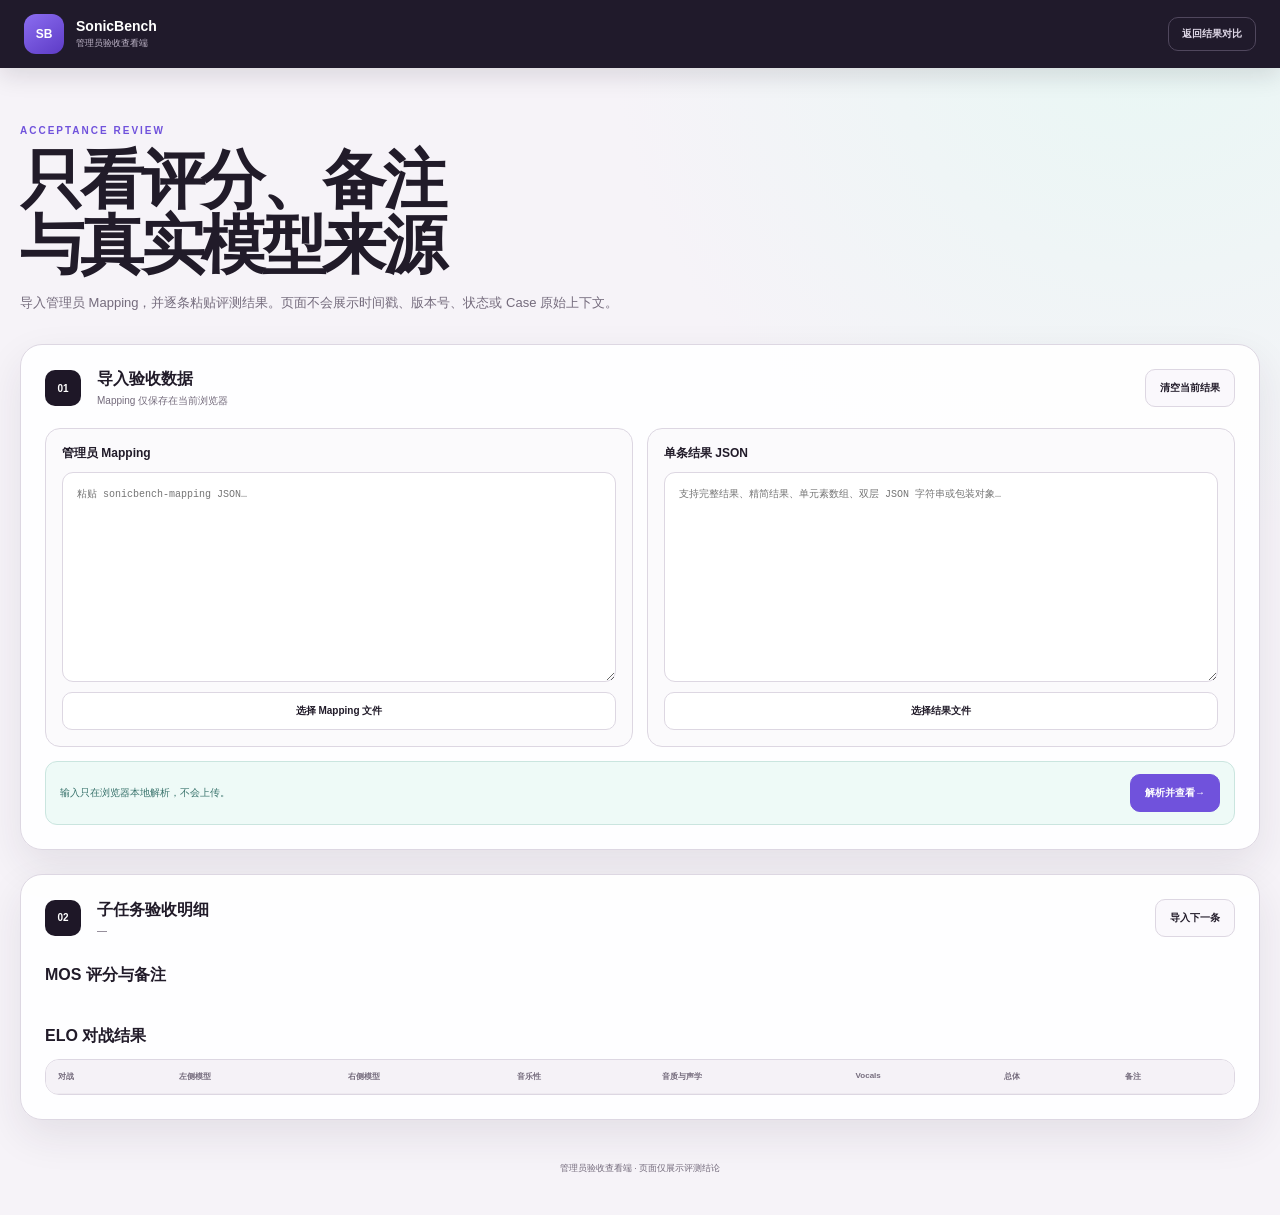
==== acceptance-viewer.html @ 80e6458e "feat: add standalone acceptance result viewer" ====
<!doctype html><html lang="zh-CN"><head><meta charset="utf-8"><meta name="viewport" content="width=device-width,initial-scale=1"><meta name="color-scheme" content="light"><meta name="robots" content="noindex,nofollow"><title>SonicBench · 管理员验收查看</title><link rel="stylesheet" href="acceptance-viewer.css"></head>
<body><header class="topbar"><a class="brand" href="acceptance-viewer.html"><span class="brand-mark">SB</span><span><strong>SonicBench</strong><small>管理员验收查看端</small></span></a><a class="back-link" href="admin-console.html">返回结果对比</a></header><main class="shell"><section class="hero"><span>ACCEPTANCE REVIEW</span><h1>只看评分、备注<br>与真实模型来源</h1><p>导入管理员 Mapping，并逐条粘贴评测结果。页面不会展示时间戳、版本号、状态或 Case 原始上下文。</p></section>
<section id="input-panel" class="input-panel"><div class="section-title"><span>01</span><div><h2>导入验收数据</h2><p id="mapping-status">Mapping 仅保存在当前浏览器</p></div><button id="clear-view" class="button ghost" type="button">清空当前结果</button></div><div class="input-grid"><article><h3>管理员 Mapping</h3><textarea id="mapping-input" spellcheck="false" placeholder="粘贴 sonicbench-mapping JSON…"></textarea><label class="file-button">选择 Mapping 文件<input id="mapping-file" type="file" accept=".json,application/json"></label></article><article><h3>单条结果 JSON</h3><textarea id="result-input" spellcheck="false" placeholder="支持完整结果、精简结果、单元素数组、双层 JSON 字符串或包装对象…"></textarea><label class="file-button">选择结果文件<input id="result-file" type="file" accept=".json,.txt,application/json,text/plain"></label></article></div><div id="input-error" class="message error" hidden></div><div class="primary-row"><span>输入只在浏览器本地解析，不会上传。</span><button id="load-result" class="button primary" type="button">解析并查看 <b>→</b></button></div></section>
<section id="result-view" class="result-view" hidden><div class="section-title"><span>02</span><div><h2>子任务验收明细</h2><p id="result-summary">—</p></div><button id="next-result" class="button ghost" type="button">导入下一条</button></div><section><div class="block-title"><h2>MOS 评分与备注</h2><span id="mos-count"></span></div><div id="mos-list" class="mos-list"></div></section><section><div class="block-title"><h2>ELO 对战结果</h2><span id="elo-count"></span></div><div class="table-wrap"><table><thead><tr><th>对战</th><th>左侧模型</th><th>右侧模型</th><th>音乐性</th><th>音质与声学</th><th>Vocals</th><th>总体</th><th>备注</th></tr></thead><tbody id="elo-list"></tbody></table></div></section></section></main><footer>管理员验收查看端 · 页面仅展示评测结论</footer><script src="shared-data.js"></script><script src="acceptance-viewer-core.js"></script><script src="acceptance-viewer.js"></script><!-- Cloudflare Web Analytics --><script type="module" src="https://static.cloudflareinsights.com/beacon.min.js" data-cf-beacon='{"token":"eea4dfe6f095498b8e3ec03c14941504"}'></script></body></html>
---- acceptance-viewer.css ----
:root{--ink:#211b29;--muted:#746b7c;--line:#ddd7e2;--page:#f6f3f8;--purple:#7052dc;--purple-soft:#f0ebff;--teal:#0c8e82;--shadow:0 16px 42px rgba(43,30,56,.09)}*{box-sizing:border-box}html{scroll-behavior:smooth}body{margin:0;background:radial-gradient(circle at 90% 0,#e8f7f4 0,transparent 34rem),var(--page);color:var(--ink);font-family:Inter,"PingFang SC","Microsoft YaHei",sans-serif}.topbar{position:sticky;top:0;z-index:10;display:flex;align-items:center;justify-content:space-between;min-height:68px;padding:10px 24px;background:#201a2b;color:white;box-shadow:0 8px 24px rgba(25,18,34,.12)}.brand{display:flex;align-items:center;gap:12px;color:white;text-decoration:none}.brand-mark{display:grid;place-items:center;width:40px;height:40px;border-radius:12px;background:linear-gradient(145deg,#8b6df0,#5d3bc6);font-size:12px;font-weight:900}.brand strong,.brand small{display:block}.brand strong{font-size:14px}.brand small{margin-top:3px;color:#bfb6c9;font-size:9px}.back-link{padding:9px 13px;border:1px solid #50475d;border-radius:10px;color:#ded7e6;font-size:10px;font-weight:700;text-decoration:none}.shell{width:min(1320px,calc(100% - 40px));margin:auto}.hero{padding:52px 0 30px}.hero>span{color:var(--purple);font-size:10px;font-weight:900;letter-spacing:.2em}.hero h1{margin:10px 0 12px;font-size:clamp(36px,5vw,66px);line-height:1.02;letter-spacing:-.055em}.hero p{max-width:760px;margin:0;color:var(--muted);font-size:13px;line-height:1.8}.input-panel,.result-view{margin-bottom:24px;padding:24px;border:1px solid var(--line);border-radius:22px;background:rgba(255,255,255,.94);box-shadow:var(--shadow)}.section-title,.block-title,.primary-row{display:flex;align-items:center;justify-content:space-between;gap:16px}.section-title>span{display:grid;place-items:center;width:36px;height:36px;border-radius:10px;background:#1e1727;color:white;font-size:10px;font-weight:900}.section-title>div{flex:1}.section-title h2,.block-title h2{margin:0;font-size:16px}.section-title p{margin:4px 0 0;color:var(--muted);font-size:10px}.input-grid{display:grid;grid-template-columns:1fr 1fr;gap:14px;margin-top:20px}.input-grid article{display:grid;gap:10px;padding:16px;border:1px solid var(--line);border-radius:15px;background:#fbfafc}.input-grid h3{margin:0;font-size:12px}textarea{width:100%;min-height:210px;resize:vertical;padding:14px;border:1px solid var(--line);border-radius:11px;background:white;color:var(--ink);font:10px/1.6 ui-monospace,SFMono-Regular,Menlo,monospace}.button,.file-button{display:inline-flex;align-items:center;justify-content:center;min-height:38px;padding:0 14px;border:1px solid var(--line);border-radius:10px;background:white;color:var(--ink);font-size:10px;font-weight:800;cursor:pointer}.file-button input{display:none}.button.primary{border-color:var(--purple);background:var(--purple);color:white}.button.ghost{background:#faf8fc}.primary-row{margin-top:14px;padding:12px 14px;border:1px solid #cae5df;border-radius:12px;background:#eefaf7}.primary-row span{color:#39736c;font-size:10px}.message{margin-top:14px;padding:12px 14px;border-radius:11px;font-size:10px}.message.error{border:1px solid #efc4ca;background:#fff1f2;color:#963343}.result-view{display:grid;gap:28px}.block-title{margin-bottom:12px}.block-title span{color:var(--muted);font-size:10px}.mos-list{display:grid;gap:14px}.mos-card{overflow:hidden;border:1px solid var(--line);border-radius:16px;background:white}.model-heading{display:flex;align-items:center;gap:14px;padding:14px 16px;border-bottom:1px solid var(--line);background:#faf8fc}.model-heading>span{padding:6px 8px;border-radius:7px;background:#201a2b;color:white;font:8px ui-monospace,monospace}.model-heading strong,.model-heading small,td strong,td small{display:block}.model-heading strong{font-size:13px}.model-heading small,td small{margin-top:3px;color:var(--muted);font-size:8px}.score-head,.score-row{display:grid;grid-template-columns:180px 72px minmax(0,1fr);align-items:stretch}.score-head{background:#f5f2f7;color:var(--muted);font-size:8px;font-weight:800}.score-head span,.score-row>strong,.score-row>em,.score-row>.feedback{padding:9px 12px;border-bottom:1px solid #eeeaf0}.score-row:last-child>*{border-bottom:0}.score-row>strong{font-size:10px}.score-row>em{font-size:15px;font-style:normal;font-weight:900;color:var(--purple)}.feedback{display:grid;gap:4px;color:#514858;font-size:9px;line-height:1.5}.feedback b{display:inline-block;min-width:62px;color:#8a8190;font-size:8px}.table-wrap{overflow:auto;border:1px solid var(--line);border-radius:14px;background:white}table{width:100%;min-width:1050px;border-collapse:collapse}th,td{padding:11px 12px;border-bottom:1px solid #eeeaf0;text-align:left;vertical-align:top;font-size:9px}th{background:#f5f2f7;color:var(--muted);font-size:8px}.outcome{display:inline-flex;min-width:40px;justify-content:center;padding:5px 7px;border-radius:7px;background:#f0edf2;font-weight:800}.outcome.left{background:#eee9ff;color:#5637bf}.outcome.right{background:#e8f7f4;color:#087267}.outcome.draw{background:#eceff4;color:#536174}.elo-note{max-width:260px;white-space:normal;line-height:1.5}footer{padding:18px 20px 40px;color:var(--muted);font-size:9px;text-align:center}@media(max-width:760px){.shell{width:min(100% - 20px,1320px)}.input-grid{grid-template-columns:1fr}.section-title{align-items:flex-start;flex-wrap:wrap}.score-head,.score-row{grid-template-columns:120px 54px minmax(220px,1fr)}.score-table{overflow:auto}.back-link{display:none}}
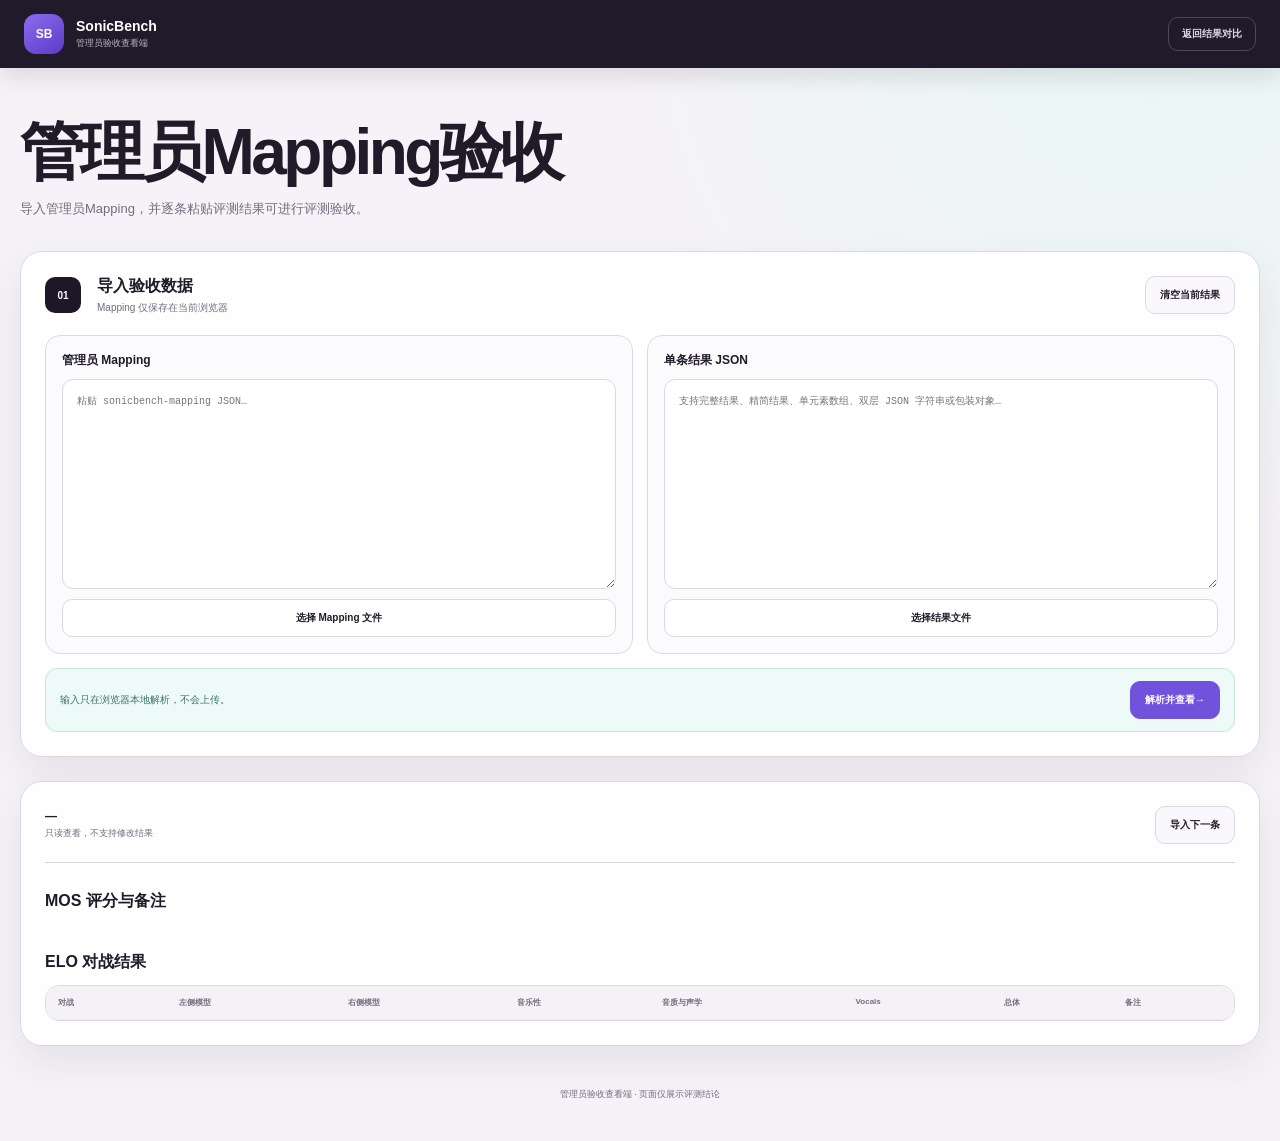
==== commit 7f693118: "fix: simplify sparse acceptance review" ====
--- a/acceptance-viewer.html
+++ b/acceptance-viewer.html
@@ -1,4 +1,4 @@
-<!doctype html><html lang="zh-CN"><head><meta charset="utf-8"><meta name="viewport" content="width=device-width,initial-scale=1"><meta name="color-scheme" content="light"><meta name="robots" content="noindex,nofollow"><title>SonicBench · 管理员验收查看</title><link rel="stylesheet" href="acceptance-viewer.css"></head>
-<body><header class="topbar"><a class="brand" href="acceptance-viewer.html"><span class="brand-mark">SB</span><span><strong>SonicBench</strong><small>管理员验收查看端</small></span></a><a class="back-link" href="admin-console.html">返回结果对比</a></header><main class="shell"><section class="hero"><span>ACCEPTANCE REVIEW</span><h1>只看评分、备注<br>与真实模型来源</h1><p>导入管理员 Mapping，并逐条粘贴评测结果。页面不会展示时间戳、版本号、状态或 Case 原始上下文。</p></section>
+<!doctype html><html lang="zh-CN"><head><meta charset="utf-8"><meta name="viewport" content="width=device-width,initial-scale=1"><meta name="color-scheme" content="light"><meta name="robots" content="noindex,nofollow"><title>SonicBench · 管理员验收查看</title><link rel="stylesheet" href="acceptance-viewer.css"><link rel="stylesheet" href="acceptance-viewer-overrides.css"></head>
+<body><header class="topbar"><a class="brand" href="acceptance-viewer.html"><span class="brand-mark">SB</span><span><strong>SonicBench</strong><small>管理员验收查看端</small></span></a><a class="back-link" href="admin-console.html">返回结果对比</a></header><main class="shell"><section class="hero"><h1>管理员Mapping验收</h1><p>导入管理员Mapping，并逐条粘贴评测结果可进行评测验收。</p></section>
 <section id="input-panel" class="input-panel"><div class="section-title"><span>01</span><div><h2>导入验收数据</h2><p id="mapping-status">Mapping 仅保存在当前浏览器</p></div><button id="clear-view" class="button ghost" type="button">清空当前结果</button></div><div class="input-grid"><article><h3>管理员 Mapping</h3><textarea id="mapping-input" spellcheck="false" placeholder="粘贴 sonicbench-mapping JSON…"></textarea><label class="file-button">选择 Mapping 文件<input id="mapping-file" type="file" accept=".json,application/json"></label></article><article><h3>单条结果 JSON</h3><textarea id="result-input" spellcheck="false" placeholder="支持完整结果、精简结果、单元素数组、双层 JSON 字符串或包装对象…"></textarea><label class="file-button">选择结果文件<input id="result-file" type="file" accept=".json,.txt,application/json,text/plain"></label></article></div><div id="input-error" class="message error" hidden></div><div class="primary-row"><span>输入只在浏览器本地解析，不会上传。</span><button id="load-result" class="button primary" type="button">解析并查看 <b>→</b></button></div></section>
-<section id="result-view" class="result-view" hidden><div class="section-title"><span>02</span><div><h2>子任务验收明细</h2><p id="result-summary">—</p></div><button id="next-result" class="button ghost" type="button">导入下一条</button></div><section><div class="block-title"><h2>MOS 评分与备注</h2><span id="mos-count"></span></div><div id="mos-list" class="mos-list"></div></section><section><div class="block-title"><h2>ELO 对战结果</h2><span id="elo-count"></span></div><div class="table-wrap"><table><thead><tr><th>对战</th><th>左侧模型</th><th>右侧模型</th><th>音乐性</th><th>音质与声学</th><th>Vocals</th><th>总体</th><th>备注</th></tr></thead><tbody id="elo-list"></tbody></table></div></section></section></main><footer>管理员验收查看端 · 页面仅展示评测结论</footer><script src="shared-data.js"></script><script src="acceptance-viewer-core.js"></script><script src="acceptance-viewer.js"></script><!-- Cloudflare Web Analytics --><script type="module" src="https://static.cloudflareinsights.com/beacon.min.js" data-cf-beacon='{"token":"eea4dfe6f095498b8e3ec03c14941504"}'></script></body></html>
+<section id="result-view" class="result-view" hidden><div class="result-toolbar"><div><strong id="result-summary">—</strong><small>只读查看，不支持修改结果</small></div><button id="next-result" class="button ghost" type="button">导入下一条</button></div><section><div class="block-title"><h2>MOS 评分与备注</h2><span id="mos-count"></span></div><div id="mos-list" class="mos-list"></div></section><section><div class="block-title"><h2>ELO 对战结果</h2><span id="elo-count"></span></div><div class="table-wrap"><table><thead><tr><th>对战</th><th>左侧模型</th><th>右侧模型</th><th>音乐性</th><th>音质与声学</th><th>Vocals</th><th>总体</th><th>备注</th></tr></thead><tbody id="elo-list"></tbody></table></div></section></section></main><footer>管理员验收查看端 · 页面仅展示评测结论</footer><script src="shared-data.js"></script><script src="acceptance-viewer-core.js"></script><script src="acceptance-viewer.js"></script><!-- Cloudflare Web Analytics --><script type="module" src="https://static.cloudflareinsights.com/beacon.min.js" data-cf-beacon='{"token":"eea4dfe6f095498b8e3ec03c14941504"}'></script></body></html>
--- a/acceptance-viewer-overrides.css
+++ b/acceptance-viewer-overrides.css
@@ -0,0 +1,34 @@
+.hero h1 {
+  margin-top: 0;
+}
+
+.result-toolbar {
+  display: flex;
+  align-items: center;
+  justify-content: space-between;
+  gap: 16px;
+  padding-bottom: 18px;
+  border-bottom: 1px solid var(--line);
+}
+
+.result-toolbar strong,
+.result-toolbar small {
+  display: block;
+}
+
+.result-toolbar strong {
+  font-size: 12px;
+}
+
+.result-toolbar small {
+  margin-top: 4px;
+  color: var(--muted);
+  font-size: 9px;
+}
+
+@media (max-width: 760px) {
+  .result-toolbar {
+    align-items: flex-start;
+    flex-wrap: wrap;
+  }
+}
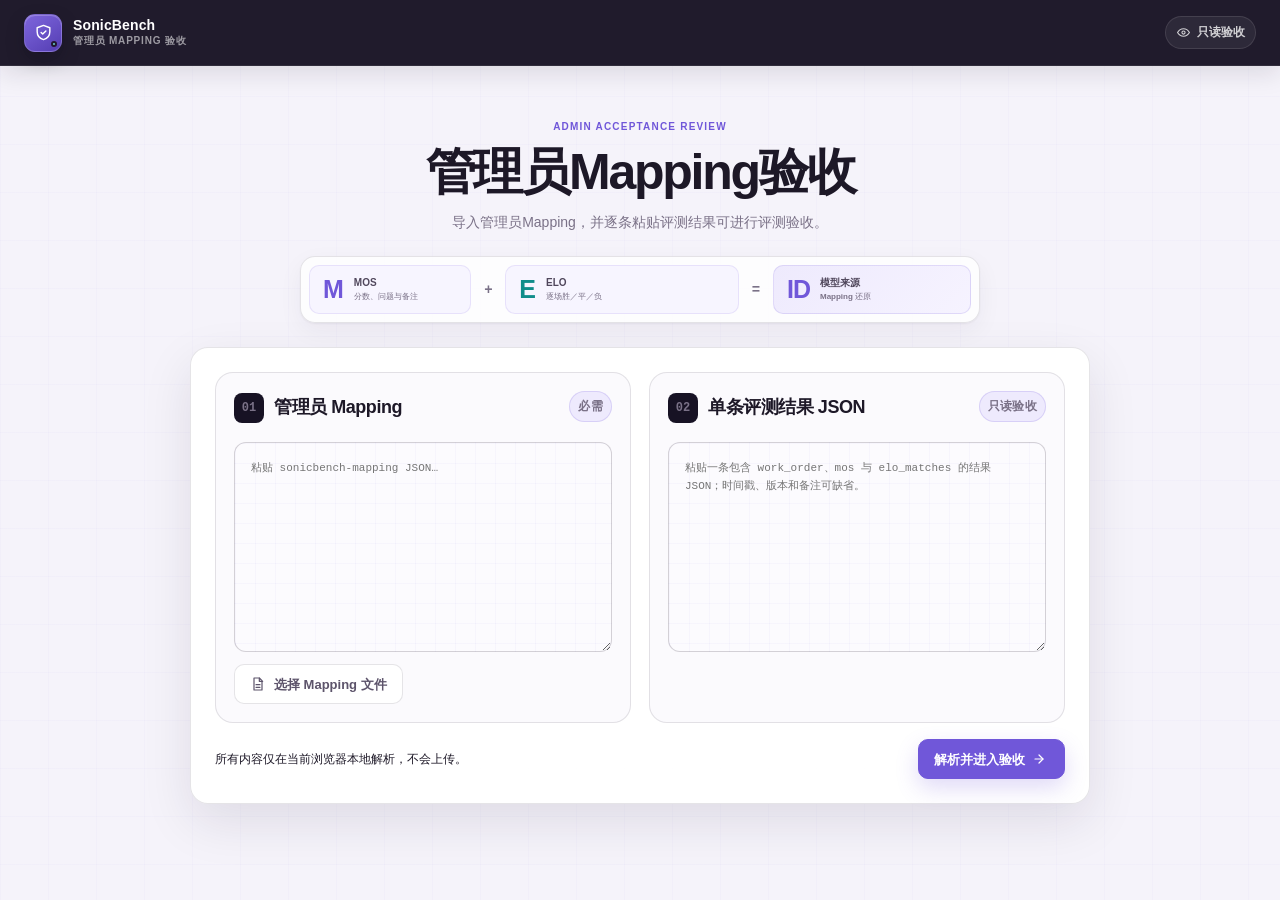
==== commit 2c9db2bb: "feat: rebuild mapping acceptance as read-only review" ====
--- a/acceptance-viewer.html
+++ b/acceptance-viewer.html
@@ -1,4 +1,21 @@
-<!doctype html><html lang="zh-CN"><head><meta charset="utf-8"><meta name="viewport" content="width=device-width,initial-scale=1"><meta name="color-scheme" content="light"><meta name="robots" content="noindex,nofollow"><title>SonicBench · 管理员验收查看</title><link rel="stylesheet" href="acceptance-viewer.css"><link rel="stylesheet" href="acceptance-viewer-overrides.css"></head>
-<body><header class="topbar"><a class="brand" href="acceptance-viewer.html"><span class="brand-mark">SB</span><span><strong>SonicBench</strong><small>管理员验收查看端</small></span></a><a class="back-link" href="admin-console.html">返回结果对比</a></header><main class="shell"><section class="hero"><h1>管理员Mapping验收</h1><p>导入管理员Mapping，并逐条粘贴评测结果可进行评测验收。</p></section>
-<section id="input-panel" class="input-panel"><div class="section-title"><span>01</span><div><h2>导入验收数据</h2><p id="mapping-status">Mapping 仅保存在当前浏览器</p></div><button id="clear-view" class="button ghost" type="button">清空当前结果</button></div><div class="input-grid"><article><h3>管理员 Mapping</h3><textarea id="mapping-input" spellcheck="false" placeholder="粘贴 sonicbench-mapping JSON…"></textarea><label class="file-button">选择 Mapping 文件<input id="mapping-file" type="file" accept=".json,application/json"></label></article><article><h3>单条结果 JSON</h3><textarea id="result-input" spellcheck="false" placeholder="支持完整结果、精简结果、单元素数组、双层 JSON 字符串或包装对象…"></textarea><label class="file-button">选择结果文件<input id="result-file" type="file" accept=".json,.txt,application/json,text/plain"></label></article></div><div id="input-error" class="message error" hidden></div><div class="primary-row"><span>输入只在浏览器本地解析，不会上传。</span><button id="load-result" class="button primary" type="button">解析并查看 <b>→</b></button></div></section>
-<section id="result-view" class="result-view" hidden><div class="result-toolbar"><div><strong id="result-summary">—</strong><small>只读查看，不支持修改结果</small></div><button id="next-result" class="button ghost" type="button">导入下一条</button></div><section><div class="block-title"><h2>MOS 评分与备注</h2><span id="mos-count"></span></div><div id="mos-list" class="mos-list"></div></section><section><div class="block-title"><h2>ELO 对战结果</h2><span id="elo-count"></span></div><div class="table-wrap"><table><thead><tr><th>对战</th><th>左侧模型</th><th>右侧模型</th><th>音乐性</th><th>音质与声学</th><th>Vocals</th><th>总体</th><th>备注</th></tr></thead><tbody id="elo-list"></tbody></table></div></section></section></main><footer>管理员验收查看端 · 页面仅展示评测结论</footer><script src="shared-data.js"></script><script src="acceptance-viewer-core.js"></script><script src="acceptance-viewer.js"></script><!-- Cloudflare Web Analytics --><script type="module" src="https://static.cloudflareinsights.com/beacon.min.js" data-cf-beacon='{"token":"eea4dfe6f095498b8e3ec03c14941504"}'></script></body></html>
+<!doctype html>
+<html lang="zh-CN">
+<head>
+  <meta charset="utf-8">
+  <meta name="viewport" content="width=device-width, initial-scale=1">
+  <meta name="color-scheme" content="light">
+  <meta name="robots" content="noindex,nofollow">
+  <title>SonicBench · 管理员 Mapping 验收</title>
+  <link rel="stylesheet" href="styles.css?v=20260901-acceptance-review">
+  <link rel="stylesheet" href="acceptance-viewer-overrides.css?v=20260901-acceptance-review">
+</head>
+<body class="review-body acceptance-viewer-body">
+  <div id="review-app" data-acceptance-viewer="true"></div>
+  <div id="toast-region" class="toast-region" aria-live="polite" aria-atomic="true"></div>
+  <script src="shared-data.js?v=20260824-50k-limit"></script>
+  <script src="utils.js?v=20260827-context-compat"></script>
+  <script src="ui.js"></script>
+  <script src="review-tool.js?v=20260901-acceptance-review"></script>
+  <!-- Cloudflare Web Analytics --><script type="module" src="https://static.cloudflareinsights.com/beacon.min.js" data-cf-beacon='{"token":"eea4dfe6f095498b8e3ec03c14941504"}'></script><!-- End Cloudflare Web Analytics -->
+</body>
+</html>
--- a/styles.css
+++ b/styles.css
@@ -0,0 +1,734 @@
+:root{color-scheme:light;--plum-950:#171224;--plum-900:#21182f;--plum-800:#302241;--plum-700:#463457;--mist-50:#fbfafd;--mist-100:#f5f3fa;--mist-150:#efecf6;--mist-200:#e6e1ee;--mist-300:#d7d0e2;--ink-950:#1d1827;--ink-900:#292232;--ink-800:#3b3348;--ink-700:#50475c;--ink-650:#5d546b;--ink-600:#696073;--ink-500:#7a7187;--violet:#7057d9;--violet-strong:#5d43cb;--violet-soft:#eeeafd;--violet-pale:#f7f5ff;--teal:#118d8b;--teal-strong:#087775;--teal-soft:#e4f5f3;--amber:#c77917;--amber-soft:#fff4dc;--red:#bd4752;--red-soft:#fff0f1;--green:#25815f;--green-soft:#e9f6ef;--blue:#3c6fc9;--blue-soft:#eaf1ff;--white:#ffffff;--line:rgba(46,35,59,0.12);--line-strong:rgba(46,35,59,0.2);--shadow-sm:0 1px 2px rgba(28,20,40,0.05),0 8px 24px rgba(36,24,52,0.05);--shadow-md:0 18px 50px rgba(34,22,50,0.1);--shadow-plum:0 22px 60px rgba(23,18,36,0.25);--radius-sm:8px;--radius-md:12px;--radius-lg:18px;--radius-xl:24px;--page:1440px;--font:-apple-system,BlinkMacSystemFont,"SF Pro Display","Segoe UI","PingFang SC","Hiragino Sans GB","Microsoft YaHei",sans-serif;--body:var(--font);--mono:"SFMono-Regular",Consolas,"Liberation Mono",Menlo,monospace;}
+*,*::before,*::after{box-sizing:border-box;}
+html{min-width:320px;min-height:100%;background:var(--mist-100);font-family:var(--font);-webkit-font-smoothing:antialiased;}
+body{min-width:320px;min-height:100vh;margin:0;background:linear-gradient(90deg,rgba(112,87,217,0.025) 1px,transparent 1px) 0 0 / 48px 48px,linear-gradient(rgba(112,87,217,0.025) 1px,transparent 1px) 0 0 / 48px 48px,var(--mist-100);color:var(--ink-950);font-family:var(--font);}
+button,input,textarea,select{font:inherit;}
+button,a,label[for],audio{-webkit-tap-highlight-color:transparent;}
+button,a{touch-action:manipulation;}
+button:focus-visible,a:focus-visible,textarea:focus-visible,input:focus-visible,select:focus-visible,audio:focus-visible{outline:3px solid rgba(112,87,217,0.24);outline-offset:2px;}
+a{color:inherit;text-decoration:none;}
+h1,h2,h3,p{margin-top:0;}
+h1,h2,h3{text-wrap:balance;}
+p,li,small,span{text-wrap:pretty;}
+svg{display:block;flex:0 0 auto;}
+.mono,.mono-text,.mono-chip,.batch-id,.json-preview{font-family:var(--mono);font-variant-numeric:tabular-nums;}
+.muted,.muted-copy{color:var(--ink-500);}
+.sr-only{position:absolute !important;width:1px !important;height:1px !important;padding:0 !important;margin:-1px !important;overflow:hidden !important;clip:rect(0,0,0,0) !important;white-space:nowrap !important;border:0 !important;}
+/* Shared shell and top navigation */ .admin-shell,.review-shell,.app-shell{min-height:100vh;}
+.admin-topbar,.review-topbar,.topbar{position:sticky;z-index:30;top:0;display:flex;align-items:center;justify-content:space-between;min-height:66px;padding:0 max(24px,calc((100vw - var(--page)) / 2));border-bottom:1px solid rgba(255,255,255,0.08);background:rgba(23,18,36,0.96);color:var(--white);box-shadow:0 8px 24px rgba(23,18,36,0.11);backdrop-filter:blur(18px);}
+.brand-lockup,.review-brand,.brand{display:flex;align-items:center;gap:11px;min-width:0;}
+.brand-mark,.brand-symbol{position:relative;display:grid;width:38px;height:38px;flex:0 0 38px;place-items:center;overflow:hidden;border:1px solid rgba(255,255,255,0.16);border-radius:11px;background:linear-gradient(145deg,rgba(132,107,231,0.95),rgba(91,66,192,0.92));box-shadow:inset 0 1px rgba(255,255,255,0.22),0 8px 18px rgba(8,5,18,0.26);}
+.brand-mark::after,.brand-symbol::after{position:absolute;right:4px;bottom:4px;width:6px;height:6px;content:"";border:2px solid var(--plum-900);border-radius:50%;background:#69d0c8;}
+.brand-lockup > span:last-child,.review-brand > span:last-child{display:grid;gap:1px;}
+.brand-lockup strong,.review-brand strong{font-size:14px;font-weight:730;letter-spacing:0.01em;}
+.brand-lockup small,.review-brand small{color:rgba(255,255,255,0.56);font-size:10px;font-weight:600;letter-spacing:0.08em;text-transform:uppercase;}
+.topbar-context,.topbar-actions{display:flex;align-items:center;gap:10px;color:rgba(255,255,255,0.72);font-size:12px;}
+.review-topbar{display:grid;grid-template-columns:minmax(220px,1fr) auto minmax(220px,1fr);}
+.review-topbar .topbar-actions{justify-self:end;}
+.product-tabs{display:flex;align-items:center;gap:3px;padding:3px;border:1px solid rgba(255,255,255,.1);border-radius:10px;background:rgba(255,255,255,.055);}
+.product-tabs a{min-width:92px;padding:7px 11px;border-radius:7px;color:rgba(255,255,255,.58);font-size:10px;font-weight:700;text-align:center;transition:background 150ms ease,color 150ms ease;}
+.product-tabs a:hover{background:rgba(255,255,255,.08);color:#fff;}
+.product-tabs a.is-active{background:rgba(132,107,231,.28);color:#fff;box-shadow:inset 0 0 0 1px rgba(174,157,240,.22);}
+.autoplay-toggle{display:flex;min-height:36px;align-items:center;gap:8px;padding:5px 8px;border:1px solid rgba(255,255,255,.13);border-radius:10px;background:rgba(255,255,255,.06);color:rgba(255,255,255,.72);cursor:pointer;transition:border-color 150ms ease,background 150ms ease,color 150ms ease;}
+.autoplay-toggle:hover{border-color:rgba(255,255,255,.25);background:rgba(255,255,255,.1);color:var(--white);}
+.autoplay-toggle.is-on{border-color:rgba(105,208,200,.34);background:rgba(105,208,200,.13);color:#a8e7e2;}
+.autoplay-toggle-icon{display:grid;width:24px;height:24px;place-items:center;border-radius:7px;background:rgba(255,255,255,.08);}
+.autoplay-toggle-copy{display:grid;gap:1px;text-align:left;white-space:nowrap;}
+.autoplay-toggle-copy strong{font-size:9px;line-height:1.15;}
+.autoplay-toggle-copy small{color:rgba(255,255,255,.48);font-size:8px;line-height:1.1;}
+.autoplay-toggle.is-on .autoplay-toggle-copy small{color:#89d8d2;}
+.autoplay-switch{position:relative;width:28px;height:16px;flex:0 0 28px;border-radius:999px;background:rgba(255,255,255,.16);}
+.autoplay-switch i{position:absolute;top:3px;left:3px;width:10px;height:10px;border-radius:50%;background:rgba(255,255,255,.7);transition:transform 150ms ease,background 150ms ease;}
+.autoplay-toggle.is-on .autoplay-switch{background:var(--teal);}
+.autoplay-toggle.is-on .autoplay-switch i{transform:translateX(12px);background:var(--white);}
+.context-dot{width:7px;height:7px;border-radius:50%;background:#69d0c8;box-shadow:0 0 0 5px rgba(105,208,200,0.12);}
+.privacy-chip{display:inline-flex;align-items:center;gap:6px;padding:7px 10px;border:1px solid rgba(255,255,255,0.11);border-radius:999px;background:rgba(255,255,255,0.06);color:rgba(255,255,255,0.78);font-weight:600;}
+/* Shared actions */ .button,.btn{display:inline-flex;min-height:40px;align-items:center;justify-content:center;gap:8px;padding:9px 15px;border:1px solid transparent;border-radius:10px;background:var(--white);color:var(--ink-800);font-size:13px;font-weight:680;line-height:1.2;cursor:pointer;transition:transform 150ms ease,border-color 150ms ease,background-color 150ms ease,color 150ms ease,box-shadow 150ms ease;}
+.button:hover:not(:disabled),.btn:hover:not(:disabled){transform:translateY(-1px);}
+.button:active:not(:disabled),.btn:active:not(:disabled){transform:translateY(0);}
+.button:disabled,.btn:disabled,button:disabled{cursor:not-allowed;opacity:0.44;}
+.button-primary,.button.primary,.btn-primary{border-color:var(--violet);background:var(--violet);color:var(--white);box-shadow:0 9px 22px rgba(112,87,217,0.22);}
+.button-primary:hover:not(:disabled),.button.primary:hover:not(:disabled),.btn-primary:hover:not(:disabled){border-color:var(--violet-strong);background:var(--violet-strong);box-shadow:0 12px 28px rgba(112,87,217,0.3);}
+.button-ghost,.button.ghost,.btn-ghost{border-color:var(--line);background:var(--white);color:var(--ink-650);}
+.button-ghost:hover:not(:disabled),.button.ghost:hover:not(:disabled),.btn-ghost:hover:not(:disabled){border-color:rgba(112,87,217,0.32);background:var(--violet-pale);color:var(--violet-strong);}
+.button.secondary,.btn-secondary{border-color:rgba(112,87,217,0.25);background:var(--violet-soft);color:var(--violet-strong);}
+.button-dark{border-color:rgba(255,255,255,0.11);background:rgba(255,255,255,0.09);color:var(--white);}
+.button-dark:hover:not(:disabled){background:rgba(255,255,255,0.15);}
+.button.danger,.btn-danger{border-color:rgba(189,71,82,0.22);background:var(--red-soft);color:var(--red);}
+.button.compact,.button-compact{min-height:34px;padding:7px 11px;font-size:12px;}
+.review-topbar .button.ghost{border-color:rgba(255,255,255,0.13);background:rgba(255,255,255,0.06);color:rgba(255,255,255,0.82);}
+.review-topbar .button.ghost:hover{border-color:rgba(255,255,255,0.25);background:rgba(255,255,255,0.11);color:var(--white);}
+/* Pills and semantic states */ .status-pill,.badge,.column-badge,.mono-chip{display:inline-flex;align-items:center;gap:5px;width:fit-content;padding:5px 8px;border:1px solid transparent;border-radius:999px;font-size:10px;font-weight:750;letter-spacing:0.025em;line-height:1;white-space:nowrap;}
+.status-success,.badge.success{border-color:rgba(37,129,95,0.18);background:var(--green-soft);color:var(--green);}
+.status-error,.badge.error{border-color:rgba(189,71,82,0.18);background:var(--red-soft);color:var(--red);}
+.status-warning,.badge.warning{border-color:rgba(199,121,23,0.2);background:var(--amber-soft);color:#9e5a08;}
+.status-private{border-color:rgba(105,208,200,0.2);background:rgba(105,208,200,0.1);color:#9ae1dc;}
+.status-neutral{border-color:var(--line);background:var(--mist-100);color:var(--ink-500);}
+.eyebrow,.step-kicker,.stage-kicker{display:block;color:var(--ink-500);font-size:10px;font-weight:780;letter-spacing:0.12em;line-height:1.35;text-transform:uppercase;}
+.eyebrow.accent,.stage-kicker{color:var(--violet);}
+/* Admin page */ .admin-main{width:min(var(--page),calc(100% - 48px));margin:0 auto;padding:28px 0 64px;}
+.admin-hero{position:relative;display:grid;grid-template-columns:minmax(0,1.2fr) minmax(420px,0.8fr);gap:42px;align-items:center;overflow:hidden;min-height:230px;padding:40px 44px;border:1px solid rgba(255,255,255,0.07);border-radius:var(--radius-xl);background:radial-gradient(circle at 86% -30%,rgba(112,87,217,0.45),transparent 44%),linear-gradient(115deg,var(--plum-950),#241831 64%,#1b262d);color:var(--white);box-shadow:var(--shadow-plum);}
+.admin-hero::after{position:absolute;right:2%;bottom:20px;left:48%;height:64px;content:"";opacity:0.16;background:repeating-linear-gradient(90deg,transparent 0 8px,#a89bea 8px 10px,transparent 10px 17px,#6dc8c1 17px 19px);clip-path:polygon(0 48%,6% 45%,10% 28%,14% 67%,19% 36%,24% 60%,30% 23%,35% 75%,41% 35%,46% 57%,53% 42%,58% 63%,64% 27%,69% 76%,75% 35%,82% 56%,88% 37%,94% 63%,100% 48%,100% 54%,94% 69%,88% 43%,82% 62%,75% 41%,69% 82%,64% 33%,58% 69%,53% 48%,46% 63%,41% 41%,35% 81%,30% 29%,24% 66%,19% 42%,14% 73%,10% 34%,6% 51%,0 54%);pointer-events:none;}
+.hero-copy{position:relative;z-index:1;}
+.admin-hero .eyebrow{margin-bottom:14px;color:#afa0f2;}
+.admin-hero h1{max-width:720px;margin-bottom:15px;font-size:clamp(30px,3.1vw,48px);font-weight:760;letter-spacing:-0.045em;line-height:1.08;}
+.admin-hero p{max-width:710px;margin-bottom:0;color:rgba(255,255,255,0.68);font-size:14px;line-height:1.8;}
+.hero-flow{position:relative;z-index:2;display:grid;grid-template-columns:1fr auto 1fr auto 1fr;gap:9px;align-items:center;}
+.hero-flow > i{color:rgba(255,255,255,0.3);}
+.flow-step{display:grid;min-height:116px;align-content:center;gap:5px;padding:17px;border:1px solid rgba(255,255,255,0.09);border-radius:13px;background:rgba(255,255,255,0.055);backdrop-filter:blur(9px);}
+.flow-step.active{border-color:rgba(174,157,240,0.42);background:rgba(112,87,217,0.2);}
+.flow-step > span{display:grid;width:24px;height:24px;place-items:center;margin-bottom:5px;border-radius:7px;background:rgba(255,255,255,0.1);color:#c5b8f5;font:700 11px var(--mono);}
+.flow-step strong{font-size:12px;}
+.flow-step small{color:rgba(255,255,255,0.5);font-size:10px;}
+.admin-workspace{display:grid;grid-template-columns:minmax(0,1.06fr) minmax(0,0.94fr);gap:20px;align-items:start;margin-top:22px;}
+.workspace-column{display:grid;min-width:0;gap:16px;}
+.panel-card,.panel,.card,.import-card,.rating-panel,.completion-card,.json-card{border:1px solid var(--line);border-radius:var(--radius-lg);background:rgba(255,255,255,0.95);box-shadow:var(--shadow-sm);}
+.panel-card{padding:22px;}
+.panel-heading,.card-heading{display:flex;align-items:flex-start;justify-content:space-between;gap:18px;}
+.panel-heading h2,.card-heading h2{margin:4px 0 5px;font-size:18px;font-weight:740;letter-spacing:-0.025em;}
+.panel-heading p,.card-heading span{margin:0;color:var(--ink-500);font-size:12px;line-height:1.55;}
+.panel-actions,.import-actions,.demo-actions,.result-actions{display:flex;align-items:center;gap:8px;flex-wrap:wrap;}.sample-model-control{display:flex;align-items:center;gap:6px;padding:0 8px;color:var(--ink-600);font-size:11px;white-space:nowrap;}.sample-model-control select{height:36px;padding:0 28px 0 9px;border:1px solid var(--line);border-radius:9px;background:var(--white);color:var(--ink-800);font:600 11px/1 var(--font);}
+.schema-strip{display:grid;grid-template-columns:repeat(3,minmax(0,1fr)) minmax(140px,1.3fr);gap:1px;overflow:hidden;margin:20px 0 14px;border:1px solid var(--mist-200);border-radius:9px;background:var(--mist-200);}
+.schema-strip span{padding:9px 11px;background:var(--mist-50);color:var(--ink-650);font:650 10px var(--mono);text-align:center;}
+.schema-strip .schema-multi{background:var(--violet-pale);color:var(--violet-strong);}
+.field-label{display:block;margin-bottom:8px;color:var(--ink-800);font-size:11px;font-weight:720;}
+.raw-textarea,.paste-area,.textarea,textarea{display:block;width:100%;resize:vertical;border:1px solid var(--line-strong);border-radius:12px;background:#fdfcff;color:var(--ink-950);caret-color:var(--violet);line-height:1.62;transition:border-color 150ms ease,box-shadow 150ms ease,background-color 150ms ease;}
+.raw-textarea{min-height:220px;padding:14px;font-size:11px;}
+.raw-textarea:hover,.paste-area:hover,textarea:hover{border-color:rgba(112,87,217,0.34);}
+.raw-textarea:focus,.paste-area:focus,textarea:focus{outline:none;border-color:var(--violet);background:var(--white);box-shadow:0 0 0 4px rgba(112,87,217,0.1);}
+.input-meta{display:flex;justify-content:space-between;gap:12px;margin:8px 2px 14px;color:var(--ink-500);font-size:10px;}
+.input-preview{overflow:hidden;min-height:96px;border:1px solid var(--line);border-radius:11px;background:var(--mist-50);}
+.preview-table-wrap{overflow-x:auto;}
+.preview-table,.table,table{width:100%;border-collapse:collapse;font-size:11px;}
+.preview-table th,.preview-table td,.table th,.table td{padding:10px 11px;border-bottom:1px solid var(--line);text-align:left;vertical-align:top;}
+.preview-table th,.table th{background:var(--mist-100);color:var(--ink-500);font-size:9px;font-weight:780;letter-spacing:0.07em;text-transform:uppercase;}
+.preview-table tbody tr:last-child td,.table tbody tr:last-child td{border-bottom:0;}
+.mono-chip{border-color:rgba(112,87,217,0.15);background:var(--violet-soft);color:var(--violet-strong);}
+.empty-mini,.output-empty,.empty-state{display:grid;min-height:94px;place-items:center;padding:22px;color:var(--ink-500);font-size:12px;text-align:center;}
+.button-generate{width:100%;min-height:46px;margin-top:14px;}
+.notice-card,.validation-panel,.alert{display:flex;gap:13px;padding:15px;border:1px solid;border-radius:13px;background:var(--white);}
+.notice-card + .notice-card{margin-top:10px;}
+.notice-error,.validation-panel,.alert-error{border-color:rgba(189,71,82,0.23);background:var(--red-soft);color:#84343c;}
+.notice-warning,.alert-warning{border-color:rgba(199,121,23,0.25);background:var(--amber-soft);color:#80500e;}
+.notice-icon{display:grid;width:34px;height:34px;flex:0 0 34px;place-items:center;border-radius:9px;background:rgba(255,255,255,0.68);}
+.notice-content{min-width:0;flex:1;}
+.notice-heading-row,.vault-title-row{display:flex;align-items:center;justify-content:space-between;gap:12px;}
+.notice-heading-row h3,.vault-title-row h2{margin:0;font-size:13px;}
+.notice-content > p{margin:7px 0;font-size:11px;line-height:1.6;}
+.issue-list,.validation-list{display:grid;gap:6px;margin:10px 0 0;padding:0;list-style:none;}
+.issue-list li{display:grid;grid-template-columns:minmax(90px,0.28fr) 1fr;gap:10px;padding-top:6px;border-top:1px solid rgba(132,52,60,0.1);font-size:10px;line-height:1.5;}
+.issue-location{font-family:var(--mono);font-weight:700;}
+.risk-list{display:grid;gap:5px;margin-top:10px;}
+.risk-row{display:grid;grid-template-columns:0.7fr 1fr 1.4fr;gap:9px;padding:7px 9px;border-radius:7px;background:rgba(255,255,255,0.55);font-size:9px;line-height:1.45;}
+.task-formula{display:flex;align-items:stretch;justify-content:center;gap:9px;margin:18px 0;}
+.task-formula > div,.task-formula > span:not(.formula-plus):not(.formula-equals){display:flex;min-width:0;flex:1;align-items:center;gap:10px;padding:11px 13px;border:1px solid rgba(112,87,217,0.12);border-radius:11px;background:var(--violet-pale);}
+.task-formula strong,.task-formula b{color:var(--violet);font-size:23px;font-weight:780;line-height:1;}
+.task-formula span,.task-formula i{color:var(--ink-500);font-size:9px;font-style:normal;line-height:1.35;}
+.task-formula .formula-plus,.task-formula .formula-equals,.task-formula > i{display:grid;flex:0 0 auto;place-items:center;padding:0 2px;color:var(--ink-500);font:650 15px var(--mono);}
+.task-formula .formula-total{border-color:rgba(17,141,139,0.18);background:var(--teal-soft);}
+.task-formula .formula-total strong{color:var(--teal);}
+.generated-preview{min-height:280px;}
+.output-empty{min-height:280px;align-content:center;border:1px dashed var(--mist-300);border-radius:13px;background:var(--mist-50);}
+.empty-orbit{display:grid;width:52px;height:52px;place-items:center;margin-bottom:13px;border:1px solid var(--mist-200);border-radius:50%;background:var(--white);color:var(--violet);box-shadow:0 0 0 9px rgba(112,87,217,0.04);}
+.output-empty h3{margin-bottom:6px;color:var(--ink-800);font-size:14px;}
+.output-empty p{max-width:370px;margin:0;font-size:10px;line-height:1.6;}
+.generated-summary{display:flex;align-items:center;justify-content:space-between;gap:15px;padding:13px 14px;border:1px solid var(--line);border-radius:11px;background:var(--mist-50);}
+.generated-summary > div:first-child{display:grid;gap:4px;}
+.batch-id{color:var(--ink-800);font-size:11px;}
+.summary-metrics{display:flex;align-items:center;gap:7px;}
+.summary-metrics span{padding:6px 8px;border-radius:7px;background:var(--white);color:var(--ink-500);font-size:9px;}
+.summary-metrics strong{color:var(--ink-800);font-size:11px;}
+.candidate-preview-list{display:grid;gap:8px;margin-top:9px;}
+.candidate-preview-card{padding:12px;border:1px solid var(--line);border-radius:11px;background:var(--white);}
+.candidate-preview-head{display:flex;align-items:center;justify-content:space-between;gap:10px;}
+.candidate-preview-head h3{margin:3px 0 9px;font-size:12px;}
+.elo-key-strip{display:flex;align-items:center;gap:7px;margin-top:9px;padding:8px 10px;border-radius:8px;background:var(--teal-soft);color:var(--teal-strong);font-size:11px;}
+.elo-key-strip code{margin-left:auto;color:inherit;font-weight:700;}
+.candidate-grid{display:grid;grid-template-columns:repeat(auto-fit,minmax(112px,1fr));gap:6px;}
+.candidate-cell{display:grid;min-width:0;gap:3px;padding:8px;border-radius:8px;background:var(--mist-100);}
+.candidate-cell span,.candidate-cell small{overflow:hidden;color:var(--ink-500);font-size:8px;text-overflow:ellipsis;white-space:nowrap;}
+.candidate-cell strong{overflow:hidden;font:700 9px var(--mono);text-overflow:ellipsis;white-space:nowrap;}
+.preview-footnote{margin:8px 0 0;font-size:9px;}
+.export-grid{display:grid;gap:7px;margin-top:15px;}
+.export-card{display:grid;grid-template-columns:auto 1fr auto;gap:11px;align-items:center;width:100%;padding:11px;border:1px solid var(--line);border-radius:11px;background:var(--white);color:var(--ink-800);text-align:left;cursor:pointer;transition:border-color 150ms ease,background 150ms ease,transform 150ms ease;}
+.export-card:hover:not(:disabled){transform:translateX(2px);border-color:rgba(112,87,217,0.3);background:var(--violet-pale);}
+.export-card > span:nth-child(2){display:grid;min-width:0;gap:2px;}
+.export-card strong{font-size:11px;}
+.export-card small{color:var(--ink-500);font-size:9px;}
+.export-icon{display:grid;width:34px;height:34px;place-items:center;border-radius:9px;}
+.export-icon.violet{background:var(--violet-soft);color:var(--violet);}
+.export-icon.blue{background:var(--blue-soft);color:var(--blue);}
+.export-icon.teal{background:var(--teal-soft);color:var(--teal);}
+.mapping-vault{display:grid;grid-template-columns:auto 1fr auto;gap:15px;align-items:center;overflow:hidden;padding:18px;border:1px solid rgba(255,255,255,0.08);border-radius:var(--radius-lg);background:linear-gradient(125deg,var(--plum-950),#2a1e38);color:var(--white);box-shadow:var(--shadow-md);}
+.vault-icon{display:grid;width:46px;height:46px;place-items:center;border:1px solid rgba(255,255,255,0.11);border-radius:12px;background:rgba(255,255,255,0.07);color:#c6b9f2;}
+.vault-copy{min-width:0;}
+.vault-copy p{margin:5px 0 10px;color:rgba(255,255,255,0.57);font-size:10px;line-height:1.55;}
+.vault-meta{display:flex;gap:10px;flex-wrap:wrap;color:rgba(255,255,255,0.45);font-size:9px;}
+/* Review import */ .review-import,.result-page{width:min(1120px,calc(100% - 48px));margin:0 auto;padding:54px 0 72px;}
+.import-hero{position:relative;max-width:880px;margin:0 auto 24px;text-align:center;}
+.import-hero::before{position:absolute;z-index:-1;top:-110px;left:50%;width:620px;height:330px;content:"";transform:translateX(-50%);background:radial-gradient(ellipse,rgba(112,87,217,0.15),transparent 68%);pointer-events:none;}
+.import-hero .eyebrow{margin-bottom:11px;color:var(--violet);}
+.import-hero h1{margin-bottom:12px;font-size:clamp(34px,4.25vw,50px);font-weight:780;letter-spacing:-0.045em;line-height:1.08;}
+.import-hero p{max-width:720px;margin:0 auto;color:var(--ink-500);font-size:14px;line-height:1.68;}
+.import-task-summary{display:grid;width:min(680px,100%);grid-template-columns:minmax(120px,.82fr) 18px minmax(178px,1.18fr) 18px minmax(168px,1fr);gap:8px;align-items:stretch;margin:22px auto 0;padding:8px;border:1px solid var(--line);border-radius:15px;background:rgba(255,255,255,.8);box-shadow:var(--shadow-sm);}
+.import-task-summary>i{display:grid;place-items:center;color:var(--ink-500);font:700 14px var(--mono);font-style:normal;}
+.task-summary-item{display:grid;min-width:0;grid-template-columns:auto minmax(0,1fr);gap:10px;align-items:center;padding:11px 13px;border:1px solid rgba(112,87,217,.12);border-radius:10px;background:var(--violet-pale);text-align:left;}
+.task-summary-item>b{color:var(--violet);font-size:25px;font-weight:790;line-height:1;white-space:nowrap;}
+.task-summary-item>span{display:grid;min-width:0;gap:2px;}
+.task-summary-item strong{color:var(--ink-700);font-size:10px;font-weight:760;line-height:1.25;white-space:nowrap;}
+.task-summary-item small{overflow:hidden;color:var(--ink-500);font-size:8px;font-weight:580;line-height:1.35;text-overflow:ellipsis;white-space:nowrap;}
+.task-summary-item:nth-of-type(2)>b{color:var(--teal);}
+.task-summary-total{border-color:rgba(112,87,217,.16);background:linear-gradient(135deg,var(--violet-soft),#f6f3ff);}
+.task-summary-total>b{font-variant-numeric:tabular-nums;letter-spacing:-.04em;}
+.draft-banner,.history-banner{display:flex;align-items:center;justify-content:space-between;gap:14px;padding:13px 15px;border:1px solid rgba(17,141,139,0.2);border-radius:12px;background:var(--teal-soft);color:#176967;}
+.draft-banner{max-width:900px;margin:0 auto 12px;}
+.draft-banner > div,.history-banner > div{display:flex;align-items:center;gap:10px;}
+.draft-banner span,.history-banner div > div{display:grid;gap:2px;}
+.draft-banner strong,.history-banner strong{font-size:11px;}
+.draft-banner small,.history-banner span{color:rgba(23,105,103,0.72);font-size:10px;}
+.local-history-card{max-width:900px;margin:0 auto 14px;padding:14px 16px;border:1px solid var(--line);border-radius:13px;background:rgba(255,255,255,.9);box-shadow:var(--shadow-sm);}
+.local-history-heading{display:flex;align-items:center;justify-content:space-between;gap:14px;margin-bottom:10px;}
+.local-history-heading>div{display:flex;align-items:center;gap:9px;color:var(--teal);}
+.local-history-heading>div>span{display:grid;gap:2px;}
+.local-history-heading strong{color:var(--ink-800);font-size:12px;}
+.local-history-heading small{color:var(--ink-500);font-size:9px;}
+.local-history-heading>span{padding:4px 8px;border-radius:999px;background:var(--violet-soft);color:var(--violet-strong);font:700 9px var(--mono);}
+.local-history-list{display:grid;border-top:1px solid var(--line);}
+.local-history-row{display:grid;grid-template-columns:minmax(190px,1.25fr) minmax(100px,.55fr) minmax(130px,.7fr) auto;gap:12px;align-items:center;padding:10px 0;border-bottom:1px solid var(--line);}
+.local-history-main,.local-history-progress{display:grid;min-width:0;gap:2px;}
+.local-history-main strong{overflow:hidden;color:var(--ink-800);font-size:11px;text-overflow:ellipsis;white-space:nowrap;}
+.local-history-main span,.local-history-progress span,.local-history-row time{overflow:hidden;color:var(--ink-500);font-size:9px;text-overflow:ellipsis;white-space:nowrap;}
+.local-history-progress strong{color:var(--violet-strong);font:750 10px var(--mono);}
+.local-history-card>p{display:flex;align-items:center;gap:6px;margin-top:9px;color:var(--ink-500);font-size:9px;line-height:1.45;}
+.import-card{max-width:900px;margin:0 auto;padding:24px;box-shadow:var(--shadow-md);}
+.card-heading > div{display:flex;align-items:center;gap:10px;}
+.step-number{display:grid;width:30px;height:30px;place-items:center;border-radius:8px;background:var(--plum-950);color:var(--white);font:700 10px var(--mono);}
+.column-badge{border-color:rgba(112,87,217,0.18);background:var(--violet-soft);color:var(--violet-strong);}
+.paste-area{min-height:210px;margin-top:18px;padding:16px;background:linear-gradient(90deg,rgba(112,87,217,0.035) 1px,transparent 1px) 0 0 / 20px 20px,linear-gradient(rgba(112,87,217,0.035) 1px,transparent 1px) 0 0 / 20px 20px,#fcfbfe;font:11px/1.65 var(--mono);}
+.validation-panel{display:block;margin-top:12px;}
+.validation-title{display:flex;align-items:center;gap:8px;font-size:12px;font-weight:740;}
+.validation-list{padding-left:24px;list-style:disc;font-size:10px;line-height:1.55;}
+.import-actions{justify-content:space-between;margin-top:16px;}
+.import-footnote{display:flex;max-width:900px;align-items:flex-start;gap:8px;margin:14px auto 0;padding:0 4px;color:var(--ink-500);font-size:10px;line-height:1.6;}
+.release-timeline{max-width:900px;margin:38px auto 0;padding:22px 24px;border:1px solid var(--line);border-radius:16px;background:rgba(255,255,255,.82);box-shadow:var(--shadow-sm);}
+.release-heading{display:flex;align-items:flex-end;justify-content:space-between;gap:18px;padding-bottom:16px;border-bottom:1px solid var(--line);}
+.release-heading>div{display:grid;gap:3px;}
+.release-heading .eyebrow{color:var(--violet);font-size:9px;}
+.release-heading h2{color:var(--ink-900);font-size:20px;letter-spacing:-.025em;}
+.release-heading p{color:var(--ink-500);font-size:10px;}
+.release-heading>span{flex:0 0 auto;padding:5px 9px;border-radius:999px;background:var(--violet-soft);color:var(--violet-strong);font-size:9px;font-weight:720;}
+.release-list{position:relative;display:grid;gap:9px;margin-top:16px;padding-left:32px;}
+.release-list::before{position:absolute;top:10px;bottom:10px;left:9px;width:1px;content:"";background:linear-gradient(var(--violet),rgba(112,87,217,.12));}
+.release-item{position:relative;list-style:none;}
+.release-node{position:absolute;top:18px;left:-29px;width:13px;height:13px;border:3px solid var(--white);border-radius:50%;background:var(--mist-300);box-shadow:0 0 0 1px rgba(112,87,217,.2);}
+.release-item.is-current .release-node{background:var(--violet);box-shadow:0 0 0 4px rgba(112,87,217,.12);}
+.release-item>article{padding:11px 13px;border:1px solid var(--line);border-radius:11px;background:#fff;}
+.release-item.is-current>article{border-color:rgba(112,87,217,.24);background:linear-gradient(135deg,#fff,var(--violet-pale));box-shadow:0 8px 24px rgba(65,43,134,.08);}
+.release-meta{display:flex;align-items:center;gap:8px;color:var(--ink-500);font:650 9px var(--mono);}
+.release-meta>span{color:var(--violet-strong);font-weight:800;}
+.release-meta em{padding:3px 6px;border-radius:999px;background:var(--violet);color:#fff;font:700 8px var(--font);font-style:normal;}
+.release-content{display:flex;align-items:flex-end;justify-content:space-between;gap:16px;margin-top:6px;}
+.release-content>div{display:grid;min-width:0;gap:6px;}
+.release-content h3{color:var(--ink-800);font-size:12px;}
+.release-content ul{display:flex;flex-wrap:wrap;gap:5px;}
+.release-content li{padding:3px 6px;border-radius:5px;background:#f6f5f8;color:var(--ink-600);font-size:9px;}
+.release-content a{display:flex;flex:0 0 auto;align-items:center;gap:4px;color:var(--ink-500);font:650 9px var(--mono);text-decoration:none;}
+.release-content a:hover{color:var(--violet-strong);}
+.release-source{display:flex;align-items:flex-start;gap:6px;margin:13px 0 0 32px;color:var(--ink-500);font-size:9px;line-height:1.5;}
+/* External README */ .readme-page{width:min(1040px,calc(100% - 48px));margin:0 auto;padding:34px 0 72px;}
+.readme-intro{display:flex;align-items:flex-end;justify-content:space-between;gap:28px;padding:4px 2px 24px;border-bottom:1px solid var(--line);}
+.readme-intro>div{display:grid;gap:7px;}
+.readme-intro .eyebrow{color:var(--violet);font-size:9px;}
+.readme-intro h1{color:var(--ink-900);font-size:32px;letter-spacing:-.035em;}
+.readme-intro p{max-width:700px;margin:0;color:var(--ink-500);font-size:11px;line-height:1.7;}
+.readme-index{display:flex;flex:0 0 auto;flex-wrap:wrap;justify-content:flex-end;gap:6px;}
+.readme-index a{padding:7px 9px;border:1px solid var(--line);border-radius:7px;background:#fff;color:var(--ink-650);font-size:10px;font-weight:680;text-decoration:none;}
+.readme-index a:hover{border-color:rgba(112,87,217,.32);color:var(--violet-strong);}
+.readme-section{margin-top:18px;padding:24px 26px;border:1px solid var(--line);border-radius:14px;background:rgba(255,255,255,.9);box-shadow:var(--shadow-sm);scroll-margin-top:84px;}
+.readme-section-heading{display:grid;gap:4px;margin-bottom:20px;}
+.readme-section-heading .eyebrow{color:var(--violet);font-size:9px;}
+.readme-section-heading h2{font-size:21px;letter-spacing:-.025em;}
+.readme-section-heading p{margin:0;color:var(--ink-500);font-size:10px;line-height:1.6;}
+.readme-flow{display:grid;grid-template-columns:repeat(5,minmax(0,1fr));gap:9px;}
+.readme-flow.flow-four{grid-template-columns:repeat(4,minmax(0,1fr));}
+.readme-flow li{position:relative;display:grid;min-height:116px;align-content:center;gap:6px;padding:15px;border:1px solid var(--line);border-radius:10px;background:#fff;list-style:none;}
+.readme-flow li:not(:last-child)::after{position:absolute;z-index:2;top:50%;right:-8px;width:15px;height:15px;content:"→";transform:translateY(-50%);border-radius:50%;background:var(--mist-100);color:var(--violet);font:700 10px/15px var(--mono);text-align:center;}
+.readme-flow span{color:var(--violet);font:750 10px var(--mono);}
+.readme-flow strong{color:var(--ink-800);font-size:12px;}
+.readme-flow small{color:var(--ink-500);font-size:9px;line-height:1.55;}
+.role-guide{display:grid;gap:10px;}
+.role-guide article{display:grid;grid-template-columns:230px minmax(0,1fr);gap:22px;padding:17px 18px;border:1px solid var(--line);border-radius:10px;background:#fff;}
+.role-guide article>header{display:flex;align-items:flex-start;gap:11px;}
+.role-guide article>header>span{display:grid;flex:0 0 auto;width:28px;height:28px;place-items:center;border-radius:7px;background:var(--violet-soft);color:var(--violet-strong);font:750 9px var(--mono);}
+.role-guide article>header>div{display:grid;gap:3px;}
+.role-guide h3{color:var(--ink-800);font-size:14px;}
+.role-guide header p{margin:0;color:var(--ink-500);font-size:9px;}
+.role-guide ol{display:grid;gap:6px;padding-left:19px;color:var(--ink-650);font-size:10px;line-height:1.55;}
+.role-guide li::marker{color:var(--violet);font:700 9px var(--mono);}
+.readme-table-wrap{overflow-x:auto;border:1px solid var(--line);border-radius:10px;background:#fff;}
+.readme-table{width:100%;border-collapse:collapse;font-size:10px;line-height:1.55;}
+.readme-table th,.readme-table td{padding:11px 13px;border-bottom:1px solid var(--line);text-align:left;vertical-align:top;}
+.readme-table tr:last-child th,.readme-table tr:last-child td{border-bottom:0;}
+.readme-table thead th{background:#f8f7fa;color:var(--ink-700);font-size:9px;letter-spacing:.04em;}
+.readme-table tbody th{width:130px;color:var(--ink-800);font-weight:720;white-space:nowrap;}
+.readme-table tbody td{color:var(--ink-600);}
+.readme-note{margin:12px 2px 0;color:var(--ink-500);font-size:9px;line-height:1.6;}
+.readme-note strong{color:var(--ink-700);}
+.readme-page>.release-timeline{max-width:none;margin-top:22px;scroll-margin-top:84px;}
+/* Review workspace and ten-beat task rail */ .review-workspace{width:min(var(--page),calc(100% - 48px));margin:0 auto;padding:25px 0 58px;}
+.workspace-header{margin-bottom:18px;}
+.case-header{display:flex;align-items:flex-end;justify-content:space-between;gap:20px;margin-bottom:14px;}
+.case-header h1{margin:3px 0 0;font-size:28px;font-weight:780;letter-spacing:-0.04em;}
+.case-meta{display:flex;align-items:center;gap:8px;color:var(--ink-500);font-size:10px;}
+.case-meta span{padding:6px 9px;border:1px solid var(--line);border-radius:7px;background:rgba(255,255,255,0.75);}
+.history-banner{justify-content:flex-start;margin-bottom:10px;}
+.history-banner > .modified-note,.history-banner > .badge{margin-left:auto;}
+.history-banner.draft-mode{border-color:rgba(112,87,217,0.17);background:var(--violet-soft);color:var(--violet-strong);}
+.history-banner.draft-mode span{color:rgba(93,67,203,0.72);}
+.modified-note{padding:5px 8px;border-radius:999px;background:var(--amber-soft);color:#995b0d !important;font-weight:700;}
+.quality-audit-region{display:grid;gap:10px;margin-bottom:10px;}
+.quality-audit-region .history-banner,.quality-audit-region .history-meta{margin:0;}
+.quality-change-panel{overflow:hidden;border:1px solid var(--line);border-radius:12px;background:rgba(255,255,255,.9);box-shadow:var(--shadow-sm);}
+.quality-change-panel.has-changes{border-color:rgba(112,87,217,.22);}
+.quality-change-heading{display:flex;align-items:center;justify-content:space-between;gap:14px;padding:11px 14px;border-bottom:1px solid var(--line);background:#faf9fc;}
+.quality-change-heading>div{display:grid;gap:2px;}
+.quality-change-heading strong{font-size:11px;color:var(--ink-800);}
+.quality-change-heading small{font-size:10px;color:var(--ink-500);}
+.quality-change-heading>span{padding:4px 7px;border-radius:999px;background:var(--violet-soft);color:var(--violet-strong);font-size:10px;font-weight:760;white-space:nowrap;}
+.quality-change-list{display:grid;max-height:280px;overflow:auto;margin:0;padding:0;list-style:none;scrollbar-width:thin;scrollbar-color:var(--mist-300) transparent;}
+.quality-change-row{display:grid;grid-template-columns:minmax(180px,.72fr) minmax(0,1.28fr);gap:14px;align-items:center;padding:9px 14px;border-bottom:1px solid var(--line);}
+.quality-change-row:last-child{border-bottom:0;}
+.quality-change-name{display:flex;min-width:0;align-items:center;gap:8px;}
+.quality-change-name strong{overflow:hidden;color:var(--ink-700);font-size:11px;text-overflow:ellipsis;white-space:nowrap;}
+.audit-scope{flex:0 0 auto;padding:3px 6px;border-radius:5px;background:var(--violet-soft);color:var(--violet-strong);font:720 9px var(--mono);}
+.audit-scope--elo{background:var(--teal-soft);color:var(--teal-strong);}
+.quality-change-values{display:grid;min-width:0;grid-template-columns:minmax(0,1fr) auto minmax(0,1fr);gap:8px;align-items:center;}
+.quality-change-values>span{display:grid;color:var(--ink-500);place-items:center;opacity:.62;}
+.quality-change-values del,.quality-change-values ins{display:block;overflow:hidden;padding:6px 8px;border-radius:7px;font-size:10px;line-height:1.45;text-decoration:none;text-overflow:ellipsis;white-space:nowrap;}
+.quality-change-values del{background:#f6f3f5;color:var(--ink-500);}
+.quality-change-values ins{background:var(--green-soft);color:#28735b;}
+.quality-change-empty{display:flex;align-items:center;justify-content:center;gap:7px;padding:14px;color:var(--green);font-size:10px;font-weight:650;}
+.revision-history-panel{overflow:hidden;border:1px solid var(--line);border-radius:10px;background:rgba(255,255,255,.72);}
+.revision-history-panel summary{padding:10px 13px;color:var(--ink-650);font-size:11px;font-weight:700;cursor:pointer;list-style-position:inside;}
+.revision-history-panel[open] summary{border-bottom:1px solid var(--line);}
+.revision-history-panel ol{display:grid;max-height:240px;overflow:auto;margin:0;padding:0;list-style:none;}
+.revision-history-panel li{display:grid;grid-template-columns:auto minmax(0,1fr) auto;gap:10px;align-items:center;padding:9px 13px;border-bottom:1px solid var(--line);}
+.revision-history-panel li:last-child{border-bottom:0;}
+.revision-history-panel li>span{color:var(--violet-strong);font:720 10px var(--mono);white-space:nowrap;}
+.revision-history-panel li>strong{overflow:hidden;color:var(--ink-700);font-size:10px;font-weight:620;text-overflow:ellipsis;white-space:nowrap;}
+.revision-history-panel li>small{color:var(--ink-500);font-size:9px;white-space:nowrap;}
+.prompt-grid{display:grid;grid-template-columns:minmax(0,0.9fr) minmax(0,1.1fr);gap:10px;}
+.prompt-card{min-width:0;padding:13px 14px;border:1px solid var(--line);border-radius:11px;background:rgba(255,255,255,0.82);}
+.prompt-card > span{display:block;margin-bottom:5px;color:var(--violet);font-size:9px;font-weight:800;letter-spacing:0.11em;}
+.lyrics-card > span{color:var(--teal);}
+.prompt-card p{display:-webkit-box;overflow:hidden;margin:0;color:var(--ink-650);font-size:11px;line-height:1.55;-webkit-box-orient:vertical;-webkit-line-clamp:2;white-space:pre-line;}
+.progress-band{display:grid;grid-template-columns:auto 1fr;gap:18px;align-items:center;margin-top:10px;padding:13px 16px;border:1px solid var(--line);border-radius:12px;background:var(--white);box-shadow:var(--shadow-sm);}
+.progress-summary{display:flex;align-items:baseline;gap:7px;padding-right:17px;border-right:1px solid var(--line);}
+.progress-summary strong{font-size:23px;font-weight:800;letter-spacing:-0.04em;}
+.progress-summary em{color:var(--ink-500);font-size:12px;font-style:normal;}
+.progress-summary > span{color:var(--ink-500);font-size:9px;}
+.progress-detail{display:grid;grid-template-columns:auto 1fr auto;gap:12px;align-items:center;}
+.progress-detail > div:not(.progress-track){display:flex;align-items:center;gap:6px;color:var(--ink-500);font-size:9px;}
+.progress-detail b{color:var(--ink-800);font-size:10px;}
+.progress-track{display:grid;grid-template-columns:repeat(var(--task-count,21),1fr);gap:3px;}
+.progress-segment{position:relative;height:8px;overflow:hidden;border-radius:3px;background:var(--mist-200);}
+.progress-segment--mos.is-done{background:var(--violet);}
+.progress-segment--elo.is-done{background:var(--teal);}
+.progress-segment.is-current{box-shadow:0 0 0 2px var(--white),0 0 0 3px var(--plum-700);}
+.progress-segment.is-locked{opacity:0.42;background:repeating-linear-gradient(135deg,var(--mist-200) 0 3px,var(--mist-100) 3px 6px);}
+.review-layout{display:grid;grid-template-columns:210px minmax(0,1fr);gap:16px;align-items:start;}
+.task-rail{position:sticky;top:78px;max-height:calc(100vh - 92px);overflow-y:auto;padding:11px;border:1px solid var(--line);border-radius:13px;background:rgba(255,255,255,0.94);box-shadow:var(--shadow-sm);scrollbar-width:thin;scrollbar-color:var(--mist-300) transparent;}
+.rail-group{display:grid;gap:5px;}
+.rail-group-title{display:flex;align-items:center;justify-content:space-between;padding:4px 5px 7px;color:var(--ink-650);font-size:10px;font-weight:760;}
+.rail-group-title b{color:var(--ink-500);font:650 9px var(--mono);}
+.rail-divider{height:1px;margin:11px 4px;background:var(--line);}
+.task-nav-item{position:relative;display:grid;grid-template-columns:auto 1fr auto;gap:7px;align-items:center;width:100%;min-height:39px;padding:5px 7px;border:1px solid transparent;border-radius:8px;background:transparent;color:var(--ink-650);text-align:left;cursor:pointer;transition:background 140ms ease,border-color 140ms ease,color 140ms ease;}
+.task-nav-item:hover:not(:disabled){background:var(--mist-100);}
+.task-nav-item.is-active{border-color:rgba(112,87,217,0.18);background:var(--violet-soft);color:var(--violet-strong);}
+.rail-group--elo .task-nav-item.is-active{border-color:rgba(17,141,139,0.18);background:var(--teal-soft);color:var(--teal-strong);}
+.task-index{display:grid;width:25px;height:25px;place-items:center;border:1px solid var(--mist-200);border-radius:7px;background:var(--white);color:var(--ink-500);font:700 9px var(--mono);}
+.task-nav-item.is-active .task-index{border-color:var(--violet);background:var(--violet);color:var(--white);}
+.rail-group--elo .task-nav-item.is-active .task-index{border-color:var(--teal);background:var(--teal);}
+.task-nav-item.is-complete .task-index{border-color:transparent;background:var(--green-soft);color:var(--green);}
+.task-nav-item.is-locked{opacity:0.44;}
+.task-label{display:grid;min-width:0;gap:2px;}
+.task-label strong{font-size:10px;}
+.task-label small{overflow:hidden;color:var(--ink-500);font-size:8px;text-overflow:ellipsis;white-space:nowrap;}
+.change-dot{width:6px;height:6px;border-radius:50%;background:var(--amber);box-shadow:0 0 0 3px rgba(199,121,23,0.12);}
+.rail-note{display:flex;align-items:center;gap:6px;margin-top:10px;padding:8px;border-radius:8px;background:var(--mist-100);color:var(--ink-500);font-size:8px;line-height:1.45;}
+.task-main{min-width:0;}
+.task-stage{animation:stage-in 220ms ease-out both;}
+@keyframes stage-in{from{opacity:0;transform:translateY(5px);}
+to{opacity:1;transform:translateY(0);}
+}
+.stage-heading{display:flex;align-items:flex-start;justify-content:space-between;gap:20px;margin-bottom:12px;}
+.stage-state{display:inline-flex;align-items:center;gap:5px;padding:6px 9px;border:1px solid var(--line);border-radius:999px;background:var(--white);color:var(--ink-500);font-size:9px;font-weight:700;}
+.stage-state.is-complete{border-color:rgba(37,129,95,0.17);background:var(--green-soft);color:var(--green);}
+.audio-card{overflow:hidden;padding:16px;border:1px solid rgba(112,87,217,0.18);border-radius:15px;background:linear-gradient(90deg,rgba(112,87,217,0.035) 1px,transparent 1px) 0 0 / 18px 100%,linear-gradient(135deg,var(--white),var(--violet-pale));box-shadow:var(--shadow-sm);}
+.audio-card.is-compact{min-width:0;border-color:rgba(17,141,139,0.17);background:linear-gradient(135deg,var(--white),#f4fbfa);}
+.audio-identity{display:grid;grid-template-columns:auto 1fr auto;gap:11px;align-items:center;margin-bottom:13px;}
+.candidate-marker{display:grid;min-width:62px;height:35px;place-items:center;border-radius:9px;background:var(--violet);color:var(--white);font-size:10px;font-weight:760;}
+.is-compact .candidate-marker{background:var(--teal);}
+.audio-identity > div{display:grid;min-width:0;gap:2px;}
+.audio-identity small{color:var(--ink-500);font-size:8px;}
+.audio-identity strong{overflow:hidden;font-size:11px;text-overflow:ellipsis;white-space:nowrap;}
+.audio-card.is-identity-hidden .audio-identity{grid-template-columns:auto 1fr;}
+.identity-veil{display:flex!important;align-items:center;gap:8px;min-width:0;color:var(--teal-strong);}
+.identity-veil > svg{flex:0 0 auto;}
+.identity-veil > span{display:grid;min-width:0;gap:2px;}
+.identity-veil small{color:var(--teal-strong);font-weight:700;}
+.identity-veil strong{color:var(--ink-650);font-family:var(--body);font-weight:650;}
+.icon-button{display:grid;width:34px;height:34px;place-items:center;border:1px solid var(--line);border-radius:9px;background:rgba(255,255,255,0.76);color:var(--ink-500);cursor:pointer;}
+.icon-button:hover{border-color:rgba(112,87,217,0.3);color:var(--violet);}
+.audio-player,audio{display:block;width:100%;height:42px;accent-color:var(--violet);}
+.rating-panel{overflow:hidden;margin-top:12px;}
+.rating-panel > .panel-heading{align-items:center;padding:12px 15px;border-bottom:1px solid var(--line);background:var(--mist-50);}
+.rating-panel > .panel-heading strong{font-size:11px;}
+.rating-panel > .panel-heading span,.rating-panel > .panel-heading small{color:var(--ink-500);font-size:9px;}
+.dimension-row{display:grid;grid-template-columns:minmax(180px,0.75fr) minmax(390px,1.25fr);gap:22px;align-items:center;padding:11px 15px;border-bottom:1px solid var(--line);}
+.dimension-row:last-child{border-bottom:0;}
+.dimension-copy{display:grid;gap:3px;}
+.dimension-copy strong{font-size:11px;}
+.dimension-copy small{color:var(--ink-500);font-size:9px;line-height:1.4;}
+.score-scale{display:grid;grid-template-columns:repeat(5,minmax(0,1fr));gap:5px;}
+.score-button{display:grid;min-width:0;min-height:44px;place-items:center;gap:1px;padding:4px;border:1px solid var(--line);border-radius:8px;background:var(--white);color:var(--ink-500);cursor:pointer;transition:border-color 130ms ease,background 130ms ease,color 130ms ease,transform 130ms ease;}
+.score-button:hover{transform:translateY(-1px);border-color:rgba(112,87,217,0.36);background:var(--violet-pale);color:var(--violet-strong);}
+.score-button.is-selected{border-color:var(--violet);background:var(--violet);color:var(--white);box-shadow:0 7px 16px rgba(112,87,217,0.2);}
+.score-button b{font-size:12px;line-height:1;}
+.score-button span{font-size:7px;font-weight:620;}
+.comparison-grid{display:grid;grid-template-columns:minmax(0,1fr) 38px minmax(0,1fr);gap:10px;align-items:center;}
+.versus-mark{display:grid;width:38px;height:38px;place-items:center;border:1px solid var(--line);border-radius:50%;background:var(--plum-950);color:var(--white);font:750 9px var(--mono);box-shadow:0 7px 18px rgba(23,18,36,0.18);}
+.winner-grid{display:grid;grid-template-columns:repeat(2,minmax(0,1fr));gap:9px;padding:14px;}
+.winner-button{display:grid;grid-template-columns:auto 1fr auto;gap:11px;align-items:center;min-height:72px;padding:12px;border:1px solid var(--line);border-radius:11px;background:var(--white);color:var(--ink-650);text-align:left;cursor:pointer;transition:border-color 150ms ease,background 150ms ease,color 150ms ease,transform 150ms ease;}
+.winner-button:hover{transform:translateY(-1px);border-color:rgba(17,141,139,0.35);background:#f3fbfa;}
+.winner-button.is-selected{border-color:var(--teal);background:var(--teal-soft);color:var(--teal-strong);box-shadow:0 8px 20px rgba(17,141,139,0.13);}
+.winner-button > span:first-child{display:grid;width:34px;height:34px;place-items:center;border-radius:9px;background:var(--mist-100);color:var(--ink-650);font:800 12px var(--mono);}
+.winner-button.is-selected > span:first-child{background:var(--teal);color:var(--white);}
+.winner-button > div{display:grid;min-width:0;gap:3px;}
+.winner-button strong{font-size:11px;}
+.winner-button small{overflow:hidden;color:var(--ink-500);font-size:8px;text-overflow:ellipsis;white-space:nowrap;}
+.action-bar{position:sticky;z-index:10;bottom:10px;display:grid;grid-template-columns:1fr auto 1fr;gap:10px;align-items:center;margin-top:12px;padding:8px;border:1px solid var(--line);border-radius:12px;background:rgba(255,255,255,0.94);box-shadow:0 12px 34px rgba(34,22,50,.11);backdrop-filter:blur(16px);}
+.action-bar>.button{min-height:36px;padding:7px 12px;font-size:11px;}
+.action-bar > .button:first-child{justify-self:start;}
+.action-bar > .button:last-child{justify-self:end;}
+.action-bar-actions{display:flex;align-items:center;justify-self:end;gap:8px;}
+.action-bar-actions>.button{min-height:36px;padding:7px 12px;font-size:11px;}
+.autosave-state{display:flex;align-items:center;gap:5px;color:var(--green);font-size:9px;font-weight:650;}
+.missing-guide{display:grid;grid-template-columns:auto minmax(0,1fr) auto;gap:10px;align-items:center;margin-top:12px;padding:10px 12px;border:1px solid rgba(189,71,82,.24);border-radius:11px;background:#fff7f7;color:#84343c;box-shadow:0 8px 24px rgba(135,48,59,.07);}
+.missing-guide[hidden]{display:none;}
+.missing-guide-icon{display:grid;width:30px;height:30px;place-items:center;border-radius:8px;background:rgba(189,71,82,.1);color:var(--red);}
+.missing-guide-copy{display:grid;min-width:0;gap:2px;}
+.missing-guide-copy strong{font-size:11px;line-height:1.4;}
+.missing-guide-copy p{overflow:hidden;margin:0;color:#8f5960;font-size:9.5px;line-height:1.5;text-overflow:ellipsis;white-space:nowrap;}
+.missing-guide .button{min-height:32px;padding:6px 10px;border-color:rgba(189,71,82,.24);background:#fff;color:#84343c;font-size:10px;}
+.missing-guide .button:hover{border-color:rgba(189,71,82,.45);background:#fff1f1;}
+.is-required-missing{position:relative;border-radius:9px;outline:2px solid rgba(189,71,82,.72)!important;outline-offset:3px;box-shadow:0 0 0 7px rgba(189,71,82,.08)!important;scroll-margin-block:280px 90px;animation:required-pulse 700ms ease-out 1;}
+@keyframes required-pulse{0%{outline-color:rgba(189,71,82,0);box-shadow:0 0 0 0 rgba(189,71,82,.16)!important;}100%{outline-color:rgba(189,71,82,.72);box-shadow:0 0 0 7px rgba(189,71,82,.08)!important;}}
+/* Result and export */ .result-hero{display:flex;align-items:center;gap:18px;margin-bottom:20px;padding:25px;border:1px solid rgba(37,129,95,0.15);border-radius:var(--radius-lg);background:linear-gradient(120deg,var(--green-soft),#f7fcf9);}
+.success-mark{display:grid;width:62px;height:62px;flex:0 0 62px;place-items:center;border-radius:50%;background:var(--green);color:var(--white);box-shadow:0 0 0 9px rgba(37,129,95,0.09);}
+.result-hero h1{margin:4px 0 5px;font-size:31px;letter-spacing:-0.04em;}
+.result-hero p{margin:0;color:var(--ink-500);font-size:12px;}
+.result-layout{display:grid;grid-template-columns:minmax(280px,0.72fr) minmax(0,1.28fr);gap:15px;align-items:start;}
+.completion-card,.json-card{padding:20px;}
+.completion-list{display:grid;gap:2px;margin:15px 0 0;padding:0;list-style:none;}
+.completion-list li{display:flex;gap:10px;align-items:center;padding:11px 0;border-bottom:1px solid var(--line);color:var(--green);}
+.completion-list li:last-child{border-bottom:0;}
+.completion-list li > span{display:grid;gap:3px;color:var(--ink-800);}
+.completion-list strong{font-size:11px;}
+.completion-list small{color:var(--ink-500);font-size:9px;}
+.revision-summary{display:grid;gap:4px;margin-top:14px;padding:12px;border-radius:10px;background:var(--amber-soft);color:#935b15;}
+.revision-summary span,.revision-summary small{font-size:9px;}
+.revision-summary strong{font-size:13px;}
+.json-card .card-heading > div{display:grid;gap:1px;}
+.json-preview{max-height:440px;overflow:auto;margin:15px 0;padding:15px;border:1px solid rgba(255,255,255,0.08);border-radius:11px;background:var(--plum-950);color:#d8d1e3;font-size:10px;line-height:1.65;white-space:pre-wrap;word-break:break-word;}
+.result-actions{align-items:stretch;}
+.cell-limit-status{display:flex;align-items:center;gap:7px;margin:12px 0 10px;padding:9px 11px;border:1px solid;border-radius:10px;font-size:11px;line-height:1.4;}
+.cell-limit-status.is-within{border-color:rgba(37,129,95,0.22);background:var(--green-soft);color:var(--green);}
+.cell-limit-status.is-over{border-color:rgba(190,58,67,0.24);background:#fff1f2;color:#a92f3a;}
+.comparison-export-summary{display:flex;align-items:center;justify-content:space-between;gap:18px;margin-top:16px;padding:14px 16px;border:1px solid var(--line);border-radius:12px;background:rgba(255,255,255,.94);}
+.comparison-export-summary>div:first-child{display:grid;gap:4px;}.comparison-export-summary>div:first-child strong{color:var(--ink-900);font-size:13px;}.comparison-export-summary>div:first-child span{color:var(--ink-500);font-size:10px;line-height:1.5;}.comparison-export-summary .cell-limit-status{flex:none;margin:0;}
+.result-tip{margin:12px 0 0;color:var(--ink-500);font-size:9px;line-height:1.55;}
+.result-continuation{display:flex;align-items:center;justify-content:space-between;gap:18px;margin-top:15px;padding:16px 18px;border:1px solid var(--line);border-radius:var(--radius-md);background:rgba(255,255,255,.94);box-shadow:var(--shadow-sm);}
+.result-continuation>div{display:grid;gap:3px;}
+.result-continuation strong{color:var(--ink-800);font-size:13px;}
+.result-continuation small{color:var(--ink-500);font-size:10px;line-height:1.5;}
+.result-continuation .result-export-state{display:flex;align-items:center;gap:5px;margin-top:3px;color:#a34a55;font-weight:650;}
+.result-continuation .result-export-state.is-exported{color:var(--teal);}
+.result-continuation .button{flex:0 0 auto;}
+.tabs,.output-tabs{display:flex;align-items:center;gap:4px;padding:4px;border:1px solid var(--line);border-radius:10px;background:var(--mist-100);}
+.tab-button,.output-tab{min-height:34px;padding:7px 11px;border:0;border-radius:7px;background:transparent;color:var(--ink-500);font-size:10px;font-weight:700;cursor:pointer;}
+.tab-button:hover,.output-tab:hover{background:rgba(255,255,255,.72);color:var(--ink-800);}
+.tab-button.is-active,.output-tab.is-active,.tab-button[aria-selected="true"],.output-tab[aria-selected="true"]{background:var(--white);color:var(--violet-strong);box-shadow:0 2px 8px rgba(34,22,50,.08);}
+.tab-panel[hidden],.output-tab-panel[hidden]{display:none;}
+/* Toasts and modal-compatible primitives */ .toast-region{position:fixed;z-index:100;top:78px;right:20px;display:grid;width:min(360px,calc(100vw - 32px));gap:8px;pointer-events:none;}
+.toast{display:flex;align-items:center;gap:9px;padding:12px 14px;transform:translateY(-8px) scale(0.98);border:1px solid var(--line);border-radius:11px;background:rgba(23,18,36,0.96);color:var(--white);box-shadow:0 16px 42px rgba(23,18,36,0.24);font-size:11px;font-weight:630;opacity:0;transition:opacity 180ms ease,transform 180ms ease;backdrop-filter:blur(14px);}
+.toast.is-visible{transform:translateY(0) scale(1);opacity:1;}
+.toast-success{border-color:rgba(105,208,200,0.3);}
+.toast-success svg{color:#69d0c8;}
+.toast-error{border-color:rgba(246,129,139,0.34);}
+.toast-error svg{color:#f6818b;}
+.modal-backdrop{position:fixed;z-index:80;inset:0;display:grid;place-items:center;padding:20px;background:rgba(23,18,36,0.58);backdrop-filter:blur(5px);}
+.modal{width:min(520px,100%);overflow:hidden;border:1px solid rgba(255,255,255,0.1);border-radius:var(--radius-lg);background:var(--white);box-shadow:0 28px 80px rgba(23,18,36,0.3);}
+.modal-header,.modal-body,.modal-footer{padding:18px 20px;}
+.modal-header,.modal-footer{display:flex;align-items:center;justify-content:space-between;gap:12px;}
+.modal-header{border-bottom:1px solid var(--line);}
+.modal-footer{justify-content:flex-end;border-top:1px solid var(--line);}
+.lock-state{display:grid;place-items:center;min-height:220px;padding:28px;color:var(--ink-500);text-align:center;}
+/* Responsive */ @media (max-width:1180px){.admin-hero{grid-template-columns:1fr;}
+.hero-flow{max-width:660px;}
+.admin-workspace{grid-template-columns:1fr;}
+.result-layout{grid-template-columns:1fr;}
+}
+@media (max-width:900px){.review-layout{grid-template-columns:190px minmax(0,1fr);}
+.dimension-row{grid-template-columns:1fr;gap:8px;}
+.comparison-grid{grid-template-columns:1fr;}
+.versus-mark{margin:-2px auto;}
+.role-guide article{grid-template-columns:200px minmax(0,1fr);}
+}
+@media (max-width:820px){.admin-topbar,.review-topbar,.topbar{position:relative;min-height:60px;padding:0 16px;}
+.review-topbar{grid-template-columns:auto 1fr auto;gap:10px;}
+.product-tabs{justify-self:center;}
+.topbar-context > span:not(.status-pill),.privacy-chip{display:none;}
+.admin-main,.review-workspace,.review-import,.result-page{width:min(100% - 28px,var(--page));}
+.admin-main{padding-top:14px;}
+.admin-hero{min-height:auto;gap:26px;padding:27px 22px;border-radius:18px;}
+.admin-hero h1{font-size:31px;}
+.hero-flow{grid-template-columns:1fr;}
+.hero-flow > i{display:none;}
+.flow-step{min-height:68px;grid-template-columns:auto 1fr;column-gap:10px;}
+.flow-step > span{grid-row:1 / span 2;margin:0;}
+.panel-card{padding:17px;}
+.panel-heading,.card-heading{align-items:flex-start;flex-direction:column;}
+.panel-actions,.panel-actions .button{width:100%;}
+.schema-strip{grid-template-columns:repeat(2,1fr);}
+.summary-metrics{display:none;}
+.candidate-grid{grid-template-columns:repeat(2,minmax(0,1fr));}
+.mapping-vault{grid-template-columns:auto 1fr;}
+.mapping-vault > .button{grid-column:1 / -1;width:100%;}
+.review-import,.result-page{padding-top:36px;}
+.readme-page{width:min(100% - 28px,1040px);padding-top:24px;}
+.readme-intro{align-items:flex-start;flex-direction:column;gap:15px;}
+.readme-index{justify-content:flex-start;}
+.readme-flow{grid-template-columns:1fr;}
+.readme-flow li{min-height:auto;}
+.readme-flow li:not(:last-child)::after{top:auto;right:50%;bottom:-8px;content:"↓";transform:translateX(50%);}
+.role-guide article{grid-template-columns:1fr;gap:13px;}
+.import-hero h1{font-size:36px;}
+.import-task-summary{width:min(520px,100%);grid-template-columns:minmax(0,1fr) minmax(0,1.25fr);gap:7px;}
+.import-task-summary>i{display:none;}
+.task-summary-total{grid-column:1 / -1;}
+.import-card{padding:18px;}
+.import-actions{align-items:stretch;flex-direction:column-reverse;}
+.import-actions > .button,.demo-actions,.demo-actions .button{width:100%;}
+.draft-banner{align-items:stretch;flex-direction:column;}
+.local-history-row{grid-template-columns:minmax(0,1fr) auto;gap:8px 12px;}
+.local-history-progress{justify-items:end;}
+.local-history-row time{grid-column:1;grid-row:2;}
+.local-history-row .button{grid-column:2;grid-row:2;}
+.case-header{align-items:flex-start;flex-direction:column;}
+.case-meta{flex-wrap:wrap;}
+.quality-change-row{grid-template-columns:1fr;gap:7px;}
+.revision-history-panel li{grid-template-columns:auto minmax(0,1fr);}
+.revision-history-panel li>small{grid-column:2;white-space:normal;}
+.prompt-grid{grid-template-columns:1fr;}
+.progress-band{grid-template-columns:1fr;gap:10px;}
+.progress-summary{justify-content:center;padding:0 0 9px;border-right:0;border-bottom:1px solid var(--line);}
+.review-layout{grid-template-columns:1fr;}
+.task-rail{position:relative;top:auto;display:block;max-height:220px;overflow-y:auto;}
+.rail-divider,.rail-note{display:none;}
+.task-nav-item{min-height:40px;}
+.stage-heading{margin-top:4px;}
+.score-button{min-height:50px;}
+.winner-grid{grid-template-columns:1fr;}
+.action-bar{position:sticky;bottom:max(8px,env(safe-area-inset-bottom));grid-template-columns:1fr 1fr;}
+.autosave-state{grid-column:1 / -1;grid-row:1;justify-self:center;}
+.action-bar > .button{width:100%;}
+.action-bar-actions{width:100%;}
+.action-bar-actions>.button{flex:1;}
+.missing-guide{grid-template-columns:auto minmax(0,1fr);}
+.missing-guide .button{grid-column:1/-1;width:100%;}
+.result-hero{align-items:flex-start;}
+.comparison-export-summary{align-items:stretch;flex-direction:column;}
+.comparison-export-summary .cell-limit-status{width:100%;}
+.result-actions,.result-actions .button{width:100%;}
+}
+@media (max-width:540px){.brand-lockup small,.review-brand small,.topbar-actions .button,.autoplay-toggle-copy{display:none;}
+.review-topbar .review-brand>span:last-child{display:none;}
+.product-tabs a{min-width:76px;padding:7px 8px;}
+.admin-main,.review-workspace,.review-import,.result-page{width:min(100% - 20px,var(--page));}
+.readme-page{width:min(100% - 20px,1040px);padding-top:18px;}
+.readme-intro h1{font-size:27px;}
+.readme-index{display:grid;width:100%;grid-template-columns:repeat(2,minmax(0,1fr));}
+.readme-index a{text-align:center;}
+.readme-section{padding:21px 17px;}
+.readme-table{min-width:620px;}
+.admin-hero{padding:23px 18px;}
+.task-formula{display:grid;grid-template-columns:1fr;gap:6px;}
+.task-formula .formula-plus,.task-formula .formula-equals,.task-formula>i{display:none;}
+.task-formula > div,.task-formula > span:not(.formula-plus):not(.formula-equals){padding:9px 11px;}
+.review-import{padding-top:28px;}
+.import-hero{margin-bottom:20px;}
+.import-hero h1{font-size:31px;letter-spacing:-.035em;}
+.import-hero p{font-size:12px;line-height:1.6;}
+.import-task-summary{grid-template-columns:1fr;margin-top:17px;padding:7px;}
+.task-summary-total{grid-column:auto;}
+.task-summary-item{padding:9px 11px;}
+.task-summary-item>b{font-size:22px;}
+.release-timeline{margin-top:28px;padding:18px 15px;}
+.release-heading{align-items:flex-start;flex-direction:column;}
+.release-heading h2{font-size:18px;}
+.release-list{padding-left:26px;}
+.release-list::before{left:7px;}
+.release-node{left:-25px;}
+.release-content{align-items:flex-start;flex-direction:column;gap:9px;}
+.release-content a{align-self:flex-end;}
+.release-source{margin-left:26px;}
+.raw-textarea,.paste-area{min-height:180px;}
+.risk-row{grid-template-columns:1fr;}
+.task-rail{grid-template-columns:1fr;}
+.progress-detail{grid-template-columns:1fr;}
+.progress-detail > div:not(.progress-track){justify-content:space-between;}
+.history-banner{align-items:flex-start;flex-wrap:wrap;}
+.history-banner>.modified-note,.history-banner>.badge{margin-left:26px;}
+.quality-change-heading{align-items:flex-start;}
+.quality-change-values{grid-template-columns:1fr;gap:4px;}
+.quality-change-values>span{transform:rotate(90deg);}
+.quality-change-values del,.quality-change-values ins{white-space:normal;overflow-wrap:anywhere;}
+.stage-heading{flex-direction:column;}
+.score-button span{display:none;}
+.score-button{min-height:44px;}
+.action-bar{grid-template-columns:1fr;}
+.autosave-state,.action-bar > .button,.action-bar-actions{grid-column:1;}
+.action-bar-actions{display:grid;grid-template-columns:1fr 1fr;}
+.result-hero{flex-direction:column;}
+.success-mark{width:52px;height:52px;flex-basis:52px;}
+.result-hero h1{font-size:27px;}
+.result-continuation{align-items:stretch;flex-direction:column;}
+.result-continuation .button{width:100%;}
+.toast-region{top:70px;right:10px;}
+}
+@media (prefers-reduced-motion:reduce){*,*::before,*::after{scroll-behavior:auto !important;animation-duration:0.01ms !important;animation-iteration-count:1 !important;transition-duration:0.01ms !important;}
+}
+
+/* Annotation / quality-review mode selector */
+.mode-switch{display:grid;grid-template-columns:repeat(2,minmax(0,1fr));gap:10px;margin-bottom:22px;padding:6px;border:1px solid var(--line);border-radius:16px;background:#f8f4f9;}
+.model-count-setting{display:flex;align-items:center;justify-content:space-between;gap:18px;margin:0 0 16px;padding:13px 14px;border:1px solid var(--line);border-radius:12px;background:#fbfaff;}
+.model-count-setting>div:first-child{display:grid;gap:3px;}
+.model-count-setting strong{color:var(--ink-800);font-size:12px;}
+.model-count-setting span{color:var(--ink-500);font-size:10px;line-height:1.45;}
+.model-count-options{display:flex;flex-wrap:wrap;gap:6px;justify-content:flex-end;}
+.model-count-options button{min-width:66px;min-height:34px;padding:6px 9px;border:1px solid var(--line-strong);border-radius:8px;background:var(--white);color:var(--ink-650);font-size:10px;font-weight:700;cursor:pointer;}
+.model-count-options button:hover{border-color:rgba(112,87,217,.36);color:var(--violet-strong);}
+.model-count-options button.is-selected{border-color:var(--violet);background:var(--violet);color:var(--white);box-shadow:0 6px 14px rgba(112,87,217,.2);}
+.mode-option{display:flex;flex-direction:column;gap:4px;padding:14px 16px;border:1px solid transparent;border-radius:12px;background:transparent;color:#715d75;text-align:left;cursor:pointer;}
+.mode-option strong{color:#35253a;font-size:14px;}
+.mode-option span{font-size:12px;}
+.mode-option.is-active{border-color:#d2bed8;background:#fff;box-shadow:0 6px 18px rgba(56,30,61,.08);}
+.mode-option.is-active strong{color:#6d3a78;}
+.history-meta{display:grid;grid-template-columns:repeat(4,minmax(0,1fr));gap:1px;overflow:hidden;margin:-8px 0 18px;border:1px solid #ded0e2;border-radius:14px;background:#ded0e2;}
+.history-meta div{display:flex;flex-direction:column;gap:5px;padding:13px 15px;background:#fbf8fc;}
+.history-meta span{color:#806e84;font-size:11px;}
+.history-meta strong{color:#3b2940;font-size:12px;font-weight:650;}
+@media (max-width:820px){.history-meta{grid-template-columns:repeat(2,minmax(0,1fr));}}
+@media (max-width:540px){.mode-switch,.history-meta{grid-template-columns:1fr;}.model-count-setting{align-items:stretch;flex-direction:column}.model-count-options{justify-content:flex-start}.model-count-options button{flex:1 1 72px}}
+
+/* Layered MOS rubric */
+.layered-rating{display:flex;flex-direction:column;gap:16px;background:transparent;border:0;padding:0;}
+.layered-rating>.panel-heading{padding:18px 20px;border:1px solid var(--line);border-radius:var(--radius-md);background:var(--white);}
+.mos-group{overflow:hidden;border:1px solid var(--line);border-radius:var(--radius-md);background:var(--white);box-shadow:0 8px 24px rgba(42,28,47,.045);}
+.mos-group-title{display:flex;align-items:center;justify-content:space-between;gap:12px;padding:13px 18px;border-bottom:1px solid var(--line);background:#faf7fb;}
+.mos-group-title span{font-size:15px;font-weight:750;color:var(--ink-900);}
+.mos-group-title small{font-size:11px;color:var(--ink-500);}
+.tone-amber .mos-group-title{background:#fff7dc;border-color:#f2df9f;}
+.tone-green .mos-group-title{background:#eff9e9;border-color:#cfe6c2;}
+.tone-cyan .mos-group-title{background:#e9f9f7;border-color:#bfe6e1;}
+.tone-purple .mos-group-title{background:#f4effb;border-color:#dcd0ec;}
+.tone-red .mos-group-title{background:#fff0ef;border-color:#ecc9c6;}
+.dimension-block{border-bottom:1px solid var(--line);}
+.dimension-block:last-child{border-bottom:0;}
+.dimension-block.is-overall{background:#fcfafc;}
+.dimension-block.is-overall .dimension-copy strong{color:var(--plum-700);}
+.issue-panel{margin:0 16px 9px;padding:8px 10px 9px;border:1px solid var(--line);border-radius:8px;background:#f8f7fa;}
+.instruction-issues{border-color:var(--line);background:#f8f7fa;}
+.issue-heading{display:flex;align-items:center;justify-content:space-between;gap:10px;margin-bottom:6px;}
+.issue-heading>div{display:flex;min-width:0;align-items:baseline;gap:7px;}
+.issue-heading strong{color:var(--ink-700);font-size:10.5px;font-weight:720;line-height:1.35;}
+.issue-heading small{color:var(--ink-500);font-size:9px;font-weight:600;line-height:1.35;}
+.issue-heading>span{flex:0 0 auto;padding:2px 5px;border-radius:5px;background:var(--mist-150);color:var(--ink-500);font-size:9px;font-weight:650;line-height:1.3;}
+.issue-chips{display:flex;flex-wrap:wrap;gap:4px 5px;}
+.issue-chip{display:inline-flex;min-width:0;min-height:25px;max-width:100%;align-items:center;gap:3px;padding:3px 7px;border:1px solid var(--line-strong);border-radius:6px;background:var(--white);color:var(--ink-650);font-size:9.5px;font-weight:570;line-height:1.3;text-align:left;cursor:pointer;transition:border-color 130ms ease,background-color 130ms ease,color 130ms ease,box-shadow 130ms ease;}
+.issue-chip>span{overflow-wrap:anywhere;white-space:normal;}
+.issue-chip:hover{border-color:rgba(112,87,217,.32);background:var(--violet-pale);color:var(--violet-strong);}
+.issue-chip.is-selected,.issue-chip.is-selected:hover,.issue-chip.is-selected:focus-visible{border-color:rgba(112,87,217,.42);background:var(--violet-soft);color:var(--violet-strong);font-weight:700;box-shadow:inset 0 0 0 1px rgba(112,87,217,.06);}
+.dimension-note-field{display:flex;flex-direction:column;gap:4px;margin-top:7px;}
+.dimension-note-field>span{font-size:9px;font-weight:650;line-height:1.4;color:var(--ink-700);}
+.dimension-note-field textarea{width:100%;min-height:50px;resize:vertical;padding:7px 9px;border:1px solid var(--line-strong);border-radius:7px;background:#fff;color:var(--ink-900);font-size:10px;line-height:1.45;}
+.dimension-note-field textarea::placeholder{color:#aaa1b0;font-size:9px;}
+.issue-panel .dimension-note-field{margin-top:8px;padding-top:7px;border-top:1px solid var(--line);}
+.tone-red>.dimension-note-field{margin:0 18px 18px;}
+.elo-rating{overflow:hidden;border:1px solid var(--line);border-radius:13px;background:var(--white);box-shadow:var(--shadow-sm);}
+.elo-rating>.panel-heading{padding:10px 14px;}
+.elo-rating>.panel-heading>div{display:grid;gap:2px;}
+.elo-rating>.panel-heading>div>small{display:block;}
+.elo-dimension-list{display:flex;flex-direction:column;overflow:hidden;}
+.elo-dimension-row{display:grid;grid-template-columns:minmax(118px,150px) minmax(320px,520px);align-items:center;justify-content:start;gap:18px;min-height:58px;padding:10px 14px;border-bottom:1px solid var(--line);}
+.elo-dimension-row:last-child{border-bottom:0;}
+.elo-dimension-row>strong{font-size:11px;color:var(--ink-800);}
+.elo-outcomes{display:grid;grid-template-columns:repeat(3,1fr);gap:6px;width:100%;justify-self:end;}
+.elo-outcomes button{min-height:34px;padding:5px 10px;border:1px solid var(--line-strong);border-radius:8px;background:#fff;color:var(--ink-650);font-size:11px;font-weight:680;cursor:pointer;transition:border-color 130ms ease,background 130ms ease,color 130ms ease,box-shadow 130ms ease,transform 130ms ease;}
+.elo-outcomes button:hover{transform:translateY(-1px);border-color:rgba(112,87,217,.36);background:var(--violet-pale);color:var(--violet-strong);}
+.elo-outcomes button.is-selected,.elo-outcomes button.is-selected:hover,.elo-outcomes button.is-selected:focus-visible{border-color:var(--violet-strong);background:var(--violet-strong);color:#fff;box-shadow:0 5px 14px rgba(93,67,203,.25);}
+.elo-outcomes button.is-selected.is-draw,.elo-outcomes button.is-selected.is-draw:hover,.elo-outcomes button.is-selected.is-draw:focus-visible{border-color:#566278;background:#566278;color:#fff;}
+.elo-outcomes button.is-selected[data-outcome="right"],.elo-outcomes button.is-selected[data-outcome="right"]:hover,.elo-outcomes button.is-selected[data-outcome="right"]:focus-visible{border-color:var(--teal-strong);background:var(--teal-strong);color:#fff;box-shadow:0 5px 14px rgba(8,119,117,.22);}
+.elo-note{margin:12px 14px 14px;padding-top:10px;border-top:1px solid var(--line);}
+.elo-note textarea{min-height:52px;}
+.sticky-evaluation-context{position:sticky;z-index:18;top:76px;display:flex;flex-direction:column;gap:10px;margin:0 0 16px;padding:0 0 12px;border-bottom:1px solid rgba(46,35,59,.08);background:var(--mist-100);box-shadow:0 10px 18px -16px rgba(34,22,50,.35);}
+.dimension-block>.dimension-note-field{margin:0 16px 12px;}
+.sticky-evaluation-context>.audio-card,.sticky-evaluation-context>.comparison-grid{box-shadow:0 12px 30px rgba(34,22,50,.12);}
+.sticky-prompt-strip{display:grid;grid-template-columns:minmax(240px,.7fr) minmax(0,1.65fr);gap:10px;}
+.sticky-info-card{min-width:0;min-height:74px;padding:11px 14px;border:1px solid var(--line);border-radius:12px;background:rgba(255,255,255,.97);box-shadow:var(--shadow-sm);}
+.sticky-info-card>span{display:block;margin-bottom:5px;color:var(--violet);font-size:9px;font-weight:800;letter-spacing:.11em;}
+.sticky-info-card>strong{display:block;margin-bottom:4px;color:var(--ink-800);font-size:10px;}
+.sticky-info-card p{overflow:auto;max-height:74px;margin:0;color:var(--ink-650);font-size:11px;line-height:1.55;white-space:pre-wrap;}
+.sticky-lyrics-card{min-height:96px;}
+.sticky-lyrics-card>span{color:var(--teal);}
+.sticky-lyrics-card p{max-height:106px;font-size:12px;line-height:1.65;}
+@media (max-width:820px){.elo-dimension-row{grid-template-columns:1fr;gap:8px}.elo-outcomes{justify-self:stretch;max-width:none}}
+@media (max-width:820px){.sticky-evaluation-context{top:8px}.sticky-prompt-strip{grid-template-columns:1fr}.sticky-lyrics-card{min-height:110px}}
+@media (max-width:540px){.mos-group-title{align-items:flex-start;flex-direction:column}.issue-heading{align-items:center}.elo-outcomes{grid-template-columns:repeat(3,minmax(0,1fr))}.elo-outcomes button{min-height:38px;padding:5px 4px}.issue-panel{margin:0 12px 9px}.issue-chip{min-height:40px;padding:7px 10px}.dimension-row{padding-left:14px;padding-right:14px;}.sticky-lyrics-card p{max-height:150px}.task-rail{max-height:160px}}
+
+/* Administrator de-blinding and aggregation */
+.aggregate-main{display:flex;flex-direction:column;gap:18px;padding-bottom:70px;}
+.aggregate-hero{min-height:280px;grid-template-columns:minmax(0,1.45fr) minmax(300px,.8fr);}
+.aggregate-flow{display:grid;grid-template-columns:auto 22px auto 22px auto;align-items:center;justify-content:center;gap:8px;padding:18px;border:1px solid rgba(255,255,255,.12);border-radius:18px;background:rgba(255,255,255,.07);}
+.aggregate-flow span,.aggregate-flow strong{padding:12px 14px;border-radius:10px;background:rgba(255,255,255,.1);font-size:12px;text-align:center;}
+.aggregate-flow strong{background:var(--teal);color:#fff;}
+.aggregate-input-grid{display:grid;grid-template-columns:repeat(2,minmax(0,1fr));gap:18px;}
+.aggregate-input-card{display:flex;flex-direction:column;gap:14px;}
+.aggregate-input-card .raw-textarea{min-height:210px;}
+.aggregate-input-card .file-button{align-self:flex-start;}
+.aggregate-primary-action{display:flex;align-items:center;justify-content:flex-end;gap:14px;padding:14px 16px;border:1px solid var(--line);border-radius:14px;background:rgba(255,255,255,.8);box-shadow:var(--shadow-sm);}
+.aggregate-primary-action span{margin-right:auto;color:var(--ink-500);font-size:11px;}
+.error-summary{display:flex;gap:12px;padding:14px 16px;border:1px solid rgba(189,71,82,.23);border-radius:13px;background:var(--red-soft);color:#84343c;}
+.error-summary strong{font-size:12px;}
+.error-summary ul{margin:6px 0 0;padding-left:18px;font-size:10px;line-height:1.55;}
+.aggregate-empty{display:grid;place-items:center;min-height:240px;text-align:center;color:var(--ink-500);}
+.aggregate-empty h2{margin:10px 0 0;color:var(--ink-800);font-size:17px;}
+.aggregate-empty p{max-width:620px;margin:4px 0 0;font-size:12px;line-height:1.65;}
+.aggregate-result-stack{display:flex;flex-direction:column;gap:18px;}
+.aggregate-metrics{display:grid;grid-template-columns:repeat(4,minmax(0,1fr));gap:12px;}
+.aggregate-metrics article{display:flex;align-items:baseline;gap:8px;padding:18px;border:1px solid var(--line);border-radius:14px;background:var(--white);box-shadow:var(--shadow-sm);}
+.aggregate-metrics strong{color:var(--plum-700);font-size:25px;}
+.aggregate-metrics span{color:var(--ink-500);font-size:11px;}
+.aggregate-table-card{padding:0;overflow:hidden;}
+.aggregate-table-card .card-heading{padding:17px 18px;border-bottom:1px solid var(--line);}
+.table-scroll{overflow:auto;}
+.aggregate-table{width:100%;border-collapse:collapse;white-space:nowrap;}
+.aggregate-table th,.aggregate-table td{padding:11px 14px;border-bottom:1px solid var(--line);font-size:11px;text-align:right;}
+.aggregate-table th{background:var(--mist-100);color:var(--ink-500);font-weight:650;}
+.aggregate-table th:first-child,.aggregate-table td:first-child,.aggregate-table th:nth-child(2),.aggregate-table td:nth-child(2){text-align:left;}
+.aggregate-table tbody tr:last-child td{border-bottom:0;}
+.aggregate-table tbody tr:hover{background:var(--violet-pale);}
+.aggregate-vault{margin:0;}
+@media (max-width:900px){.aggregate-hero,.aggregate-input-grid{grid-template-columns:1fr;}.aggregate-flow{justify-content:start;}.aggregate-metrics{grid-template-columns:repeat(2,minmax(0,1fr));}}
+@media (max-width:540px){.aggregate-flow{grid-template-columns:1fr;}.aggregate-flow svg{display:none;}.aggregate-primary-action{align-items:stretch;flex-direction:column;}.aggregate-primary-action .button{width:100%;}.aggregate-metrics{grid-template-columns:1fr 1fr;}.aggregate-vault{grid-template-columns:auto 1fr;}.aggregate-vault .button{grid-column:1 / -1;width:100%;}}
--- a/acceptance-viewer-overrides.css
+++ b/acceptance-viewer-overrides.css
@@ -1,34 +1,51 @@
-.hero h1 {
-  margin-top: 0;
+.acceptance-viewer-body .review-topbar {
+  grid-template-columns: minmax(220px, 1fr) auto;
 }
 
-.result-toolbar {
-  display: flex;
-  align-items: center;
-  justify-content: space-between;
-  gap: 16px;
-  padding-bottom: 18px;
-  border-bottom: 1px solid var(--line);
+.acceptance-viewer-body .acceptance-hero h1 {
+  max-width: none;
 }
 
-.result-toolbar strong,
-.result-toolbar small {
-  display: block;
+.acceptance-input-grid {
+  display: grid;
+  grid-template-columns: 1fr 1fr;
+  gap: 18px;
 }
 
-.result-toolbar strong {
+.acceptance-input-grid article {
+  min-width: 0;
+  padding: 18px;
+  border: 1px solid var(--line);
+  border-radius: 18px;
+  background: var(--mist-50);
+}
+
+.acceptance-file-button {
+  margin-top: 12px;
+}
+
+.acceptance-import-actions > span {
+  color: var(--muted);
   font-size: 12px;
 }
 
-.result-toolbar small {
-  margin-top: 4px;
-  color: var(--muted);
-  font-size: 9px;
+.acceptance-readonly .score-button:disabled,
+.acceptance-readonly .elo-outcomes button:disabled {
+  cursor: default;
+  opacity: 1;
 }
 
-@media (max-width: 760px) {
-  .result-toolbar {
-    align-items: flex-start;
-    flex-wrap: wrap;
+.acceptance-readonly textarea[readonly] {
+  cursor: default;
+  background: #fff;
+}
+
+.acceptance-readonly .issue-chip {
+  cursor: default;
+}
+
+@media (max-width: 860px) {
+  .acceptance-input-grid {
+    grid-template-columns: 1fr;
   }
 }
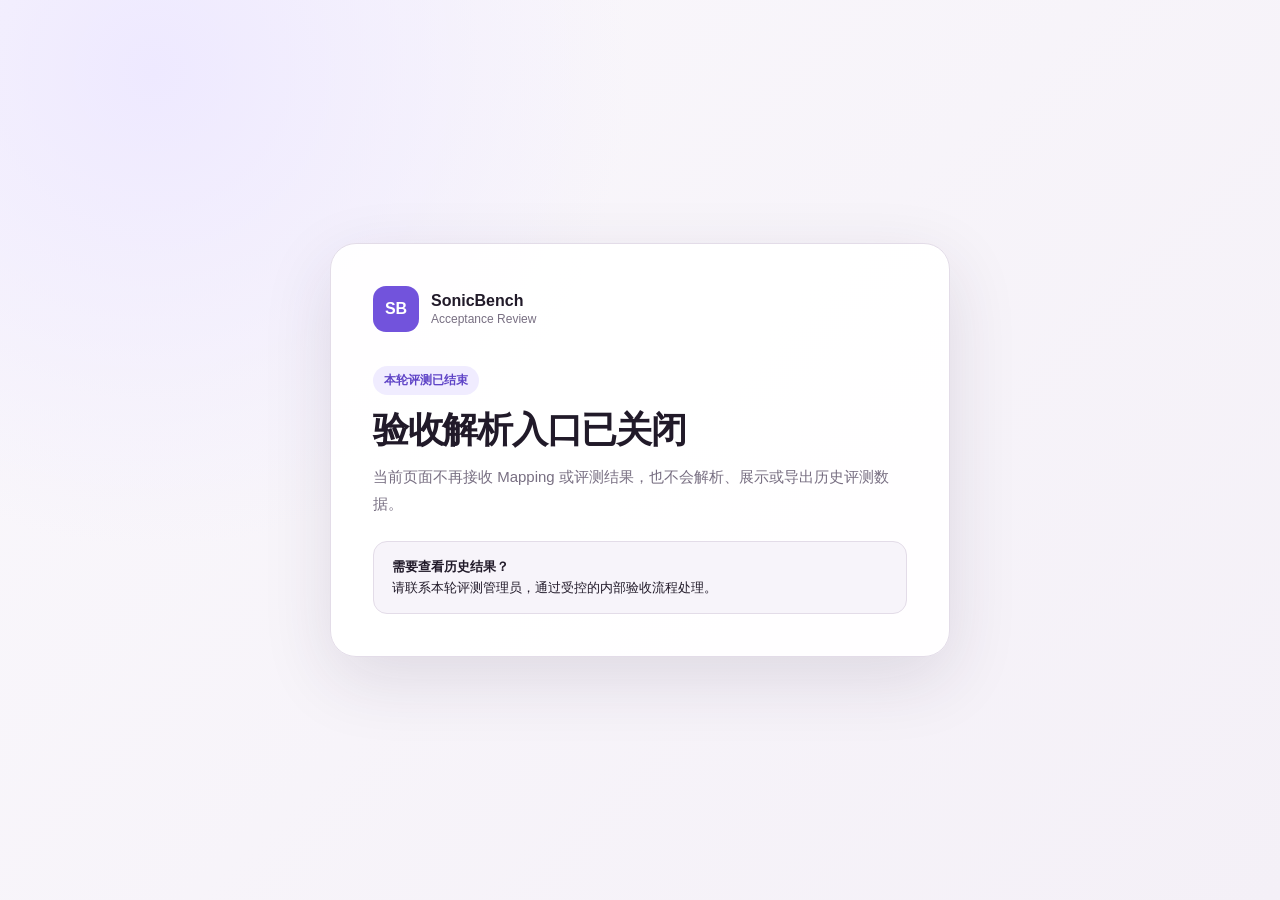
==== commit 74198758: "chore: close expired acceptance viewer" ====
--- a/acceptance-viewer.html
+++ b/acceptance-viewer.html
@@ -4,18 +4,20 @@
   <meta charset="utf-8">
   <meta name="viewport" content="width=device-width, initial-scale=1">
   <meta name="color-scheme" content="light">
-  <meta name="robots" content="noindex,nofollow">
-  <title>SonicBench · 管理员 Mapping 验收</title>
-  <link rel="stylesheet" href="styles.css?v=20260901-acceptance-review">
-  <link rel="stylesheet" href="acceptance-viewer-overrides.css?v=20260901-acceptance-review">
+  <meta name="robots" content="noindex,nofollow,noarchive">
+  <title>SonicBench · 验收入口已关闭</title>
+  <style>
+    :root{--ink:#211a29;--muted:#786f82;--line:#e3dce8;--purple:#7253dc;--bg:#f7f4fa}*{box-sizing:border-box}body{margin:0;min-height:100vh;display:grid;place-items:center;padding:24px;color:var(--ink);background:radial-gradient(circle at 12% 8%,#eee9ff 0,transparent 34%),linear-gradient(135deg,#faf8fc,#f4f0f7);font-family:Inter,"PingFang SC","Microsoft YaHei",sans-serif}.closed-card{width:min(620px,100%);padding:42px;border:1px solid var(--line);border-radius:26px;background:rgba(255,255,255,.96);box-shadow:0 22px 70px rgba(50,35,65,.12)}.brand{display:flex;align-items:center;gap:12px}.mark{width:46px;height:46px;display:grid;place-items:center;border-radius:13px;color:#fff;background:var(--purple);font-weight:900}.brand strong,.brand small{display:block}.brand small{margin-top:2px;color:var(--muted);font-size:12px}.status{display:inline-flex;margin-top:34px;padding:6px 11px;border-radius:999px;color:#5f44c7;background:#f0ecff;font-size:12px;font-weight:800}h1{margin:14px 0 12px;font-size:36px;line-height:1.15;letter-spacing:-.035em}p{margin:0;color:var(--muted);font-size:15px;line-height:1.8}.notice{margin-top:24px;padding:16px 18px;border:1px solid var(--line);border-radius:14px;background:var(--bg);font-size:13px}.notice strong{display:block;margin-bottom:3px;color:var(--ink)}@media(max-width:600px){.closed-card{padding:28px 24px}h1{font-size:30px}}
+  </style>
 </head>
-<body class="review-body acceptance-viewer-body">
-  <div id="review-app" data-acceptance-viewer="true"></div>
-  <div id="toast-region" class="toast-region" aria-live="polite" aria-atomic="true"></div>
-  <script src="shared-data.js?v=20260824-50k-limit"></script>
-  <script src="utils.js?v=20260827-context-compat"></script>
-  <script src="ui.js"></script>
-  <script src="review-tool.js?v=20260901-acceptance-review"></script>
+<body>
+  <main class="closed-card">
+    <div class="brand"><span class="mark">SB</span><span><strong>SonicBench</strong><small>Acceptance Review</small></span></div>
+    <span class="status">本轮评测已结束</span>
+    <h1>验收解析入口已关闭</h1>
+    <p>当前页面不再接收 Mapping 或评测结果，也不会解析、展示或导出历史评测数据。</p>
+    <div class="notice"><strong>需要查看历史结果？</strong>请联系本轮评测管理员，通过受控的内部验收流程处理。</div>
+  </main>
   <!-- Cloudflare Web Analytics --><script type="module" src="https://static.cloudflareinsights.com/beacon.min.js" data-cf-beacon='{"token":"eea4dfe6f095498b8e3ec03c14941504"}'></script><!-- End Cloudflare Web Analytics -->
 </body>
 </html>
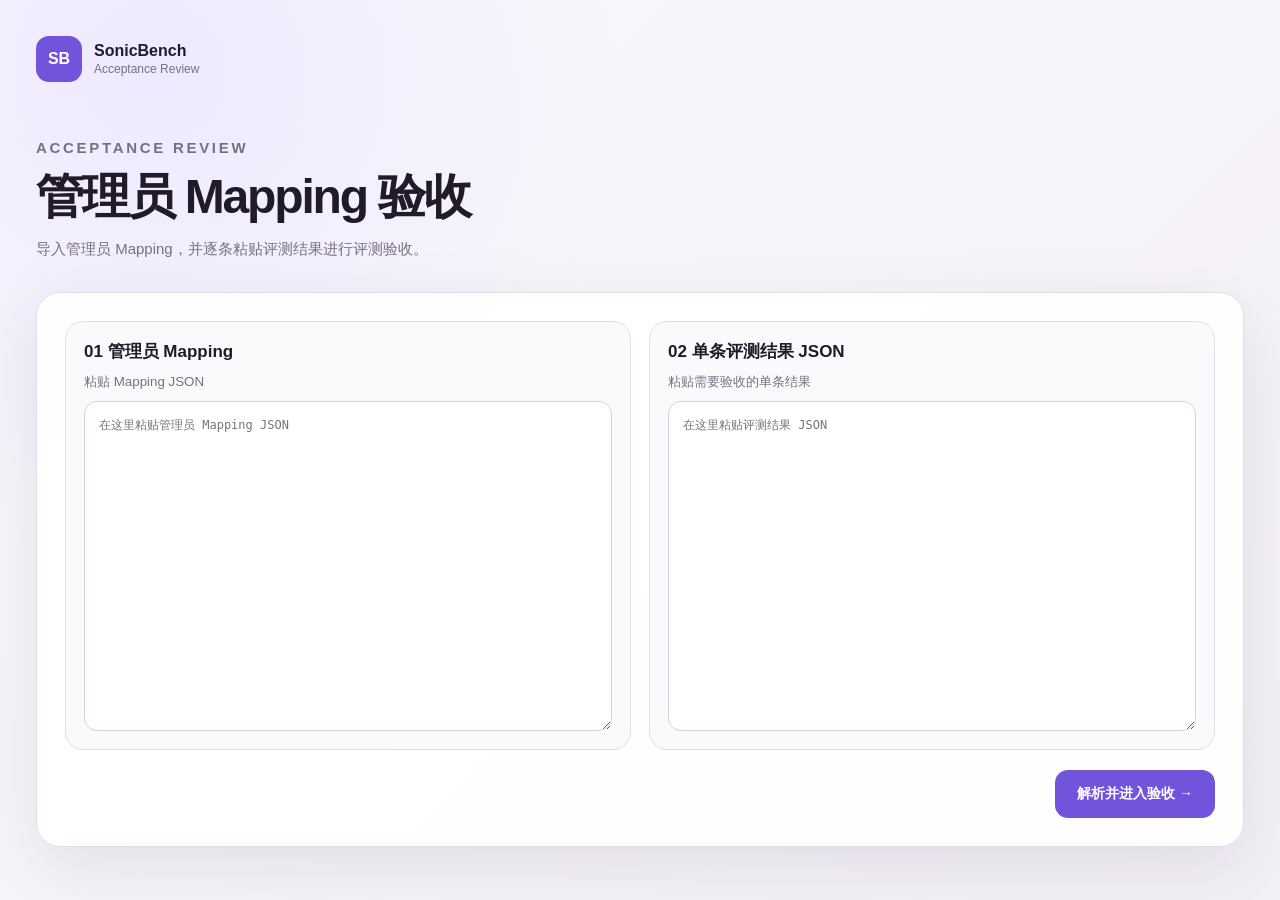
==== commit e3c40313: "fix: defer acceptance closure notice to submit" ====
--- a/acceptance-viewer.html
+++ b/acceptance-viewer.html
@@ -5,19 +5,25 @@
   <meta name="viewport" content="width=device-width, initial-scale=1">
   <meta name="color-scheme" content="light">
   <meta name="robots" content="noindex,nofollow,noarchive">
-  <title>SonicBench · 验收入口已关闭</title>
+  <title>SonicBench · 管理员 Mapping 验收</title>
   <style>
-    :root{--ink:#211a29;--muted:#786f82;--line:#e3dce8;--purple:#7253dc;--bg:#f7f4fa}*{box-sizing:border-box}body{margin:0;min-height:100vh;display:grid;place-items:center;padding:24px;color:var(--ink);background:radial-gradient(circle at 12% 8%,#eee9ff 0,transparent 34%),linear-gradient(135deg,#faf8fc,#f4f0f7);font-family:Inter,"PingFang SC","Microsoft YaHei",sans-serif}.closed-card{width:min(620px,100%);padding:42px;border:1px solid var(--line);border-radius:26px;background:rgba(255,255,255,.96);box-shadow:0 22px 70px rgba(50,35,65,.12)}.brand{display:flex;align-items:center;gap:12px}.mark{width:46px;height:46px;display:grid;place-items:center;border-radius:13px;color:#fff;background:var(--purple);font-weight:900}.brand strong,.brand small{display:block}.brand small{margin-top:2px;color:var(--muted);font-size:12px}.status{display:inline-flex;margin-top:34px;padding:6px 11px;border-radius:999px;color:#5f44c7;background:#f0ecff;font-size:12px;font-weight:800}h1{margin:14px 0 12px;font-size:36px;line-height:1.15;letter-spacing:-.035em}p{margin:0;color:var(--muted);font-size:15px;line-height:1.8}.notice{margin-top:24px;padding:16px 18px;border:1px solid var(--line);border-radius:14px;background:var(--bg);font-size:13px}.notice strong{display:block;margin-bottom:3px;color:var(--ink)}@media(max-width:600px){.closed-card{padding:28px 24px}h1{font-size:30px}}
+    :root{--ink:#211a29;--muted:#786f82;--line:#e3dce8;--purple:#7253dc;--purple-soft:#f1edff;--red:#b63d4d}*{box-sizing:border-box}body{margin:0;min-height:100vh;padding:36px;color:var(--ink);background:radial-gradient(circle at 12% 8%,#eee9ff 0,transparent 34%),linear-gradient(135deg,#faf8fc,#f4f0f7);font-family:Inter,"PingFang SC","Microsoft YaHei",sans-serif}.shell{width:min(1320px,100%);margin:auto}.brand{display:flex;align-items:center;gap:12px}.mark{width:46px;height:46px;display:grid;place-items:center;border-radius:13px;color:#fff;background:var(--purple);font-weight:900}.brand strong,.brand small{display:block}.brand small{margin-top:2px;color:var(--muted);font-size:12px}.hero{max-width:820px;margin:52px 0 30px}.eyebrow{margin:0;color:var(--purple);font-size:12px;font-weight:900;letter-spacing:.18em}.hero h1{margin:10px 0 12px;font-size:48px;line-height:1.08;letter-spacing:-.045em}.hero p{margin:0;color:var(--muted);font-size:15px;line-height:1.8}.input-card{padding:28px;border:1px solid var(--line);border-radius:24px;background:rgba(255,255,255,.96);box-shadow:0 22px 70px rgba(50,35,65,.1)}.input-grid{display:grid;grid-template-columns:1fr 1fr;gap:18px}.input-panel{display:flex;flex-direction:column;gap:10px;padding:18px;border:1px solid var(--line);border-radius:18px;background:#fbf9fc}.input-panel span{font-size:17px;font-weight:850}.input-panel small{color:var(--muted)}textarea{width:100%;min-height:330px;resize:vertical;padding:14px;border:1px solid #d8d0df;border-radius:13px;color:var(--ink);background:#fff;font:12px/1.6 ui-monospace,SFMono-Regular,Menlo,monospace;outline:none}textarea:focus{border-color:var(--purple);box-shadow:0 0 0 4px rgba(114,83,220,.1)}.actions{display:flex;justify-content:flex-end;margin-top:20px}.primary{min-height:48px;padding:0 22px;border:0;border-radius:13px;color:#fff;background:var(--purple);font-family:inherit;font-size:14px;font-weight:850;cursor:pointer}.primary:hover{filter:brightness(.96)}dialog{width:min(460px,calc(100% - 32px));padding:0;border:0;border-radius:22px;color:var(--ink);box-shadow:0 26px 90px rgba(35,24,46,.28)}dialog::backdrop{background:rgba(28,22,35,.45);backdrop-filter:blur(3px)}.dialog-body{padding:28px}.dialog-badge{display:inline-flex;padding:6px 10px;border-radius:999px;color:var(--red);background:#fff0f2;font-size:12px;font-weight:850}.dialog-body h2{margin:14px 0 8px;font-size:26px}.dialog-body p{margin:0;color:var(--muted);line-height:1.7}.dialog-actions{display:flex;justify-content:flex-end;margin-top:24px}.dialog-actions button{min-height:42px;padding:0 18px;border:0;border-radius:11px;color:#fff;background:var(--purple);font-family:inherit;font-size:13px;font-weight:800;cursor:pointer}@media(max-width:760px){body{padding:22px 14px}.hero{margin:36px 0 22px}.hero h1{font-size:36px}.input-card{padding:16px}.input-grid{grid-template-columns:1fr}textarea{min-height:230px}}
   </style>
 </head>
 <body>
-  <main class="closed-card">
+  <main class="shell">
     <div class="brand"><span class="mark">SB</span><span><strong>SonicBench</strong><small>Acceptance Review</small></span></div>
-    <span class="status">本轮评测已结束</span>
-    <h1>验收解析入口已关闭</h1>
-    <p>当前页面不再接收 Mapping 或评测结果，也不会解析、展示或导出历史评测数据。</p>
-    <div class="notice"><strong>需要查看历史结果？</strong>请联系本轮评测管理员，通过受控的内部验收流程处理。</div>
+    <section class="hero"><p class="eyebrow">ACCEPTANCE REVIEW</p><h1>管理员 Mapping 验收</h1><p>导入管理员 Mapping，并逐条粘贴评测结果进行评测验收。</p></section>
+    <form id="acceptance-form" class="input-card">
+      <div class="input-grid">
+        <label class="input-panel"><span>01 管理员 Mapping</span><small>粘贴 Mapping JSON</small><textarea id="mapping-input" required placeholder="在这里粘贴管理员 Mapping JSON"></textarea></label>
+        <label class="input-panel"><span>02 单条评测结果 JSON</span><small>粘贴需要验收的单条结果</small><textarea id="result-input" required placeholder="在这里粘贴评测结果 JSON"></textarea></label>
+      </div>
+      <div class="actions"><button id="load-result" class="primary" type="submit">解析并进入验收 →</button></div>
+    </form>
   </main>
+  <dialog id="closed-dialog"><div class="dialog-body"><span class="dialog-badge">本轮评测已结束</span><h2>验收解析入口已关闭</h2><p>当前页面不再解析、展示或导出评测结果。</p><div class="dialog-actions"><button id="close-dialog" type="button">我知道了</button></div></div></dialog>
+  <script>document.getElementById("acceptance-form").addEventListener("submit",event=>{event.preventDefault();document.getElementById("closed-dialog").showModal()});document.getElementById("close-dialog").addEventListener("click",()=>document.getElementById("closed-dialog").close());</script>
   <!-- Cloudflare Web Analytics --><script type="module" src="https://static.cloudflareinsights.com/beacon.min.js" data-cf-beacon='{"token":"eea4dfe6f095498b8e3ec03c14941504"}'></script><!-- End Cloudflare Web Analytics -->
 </body>
 </html>
